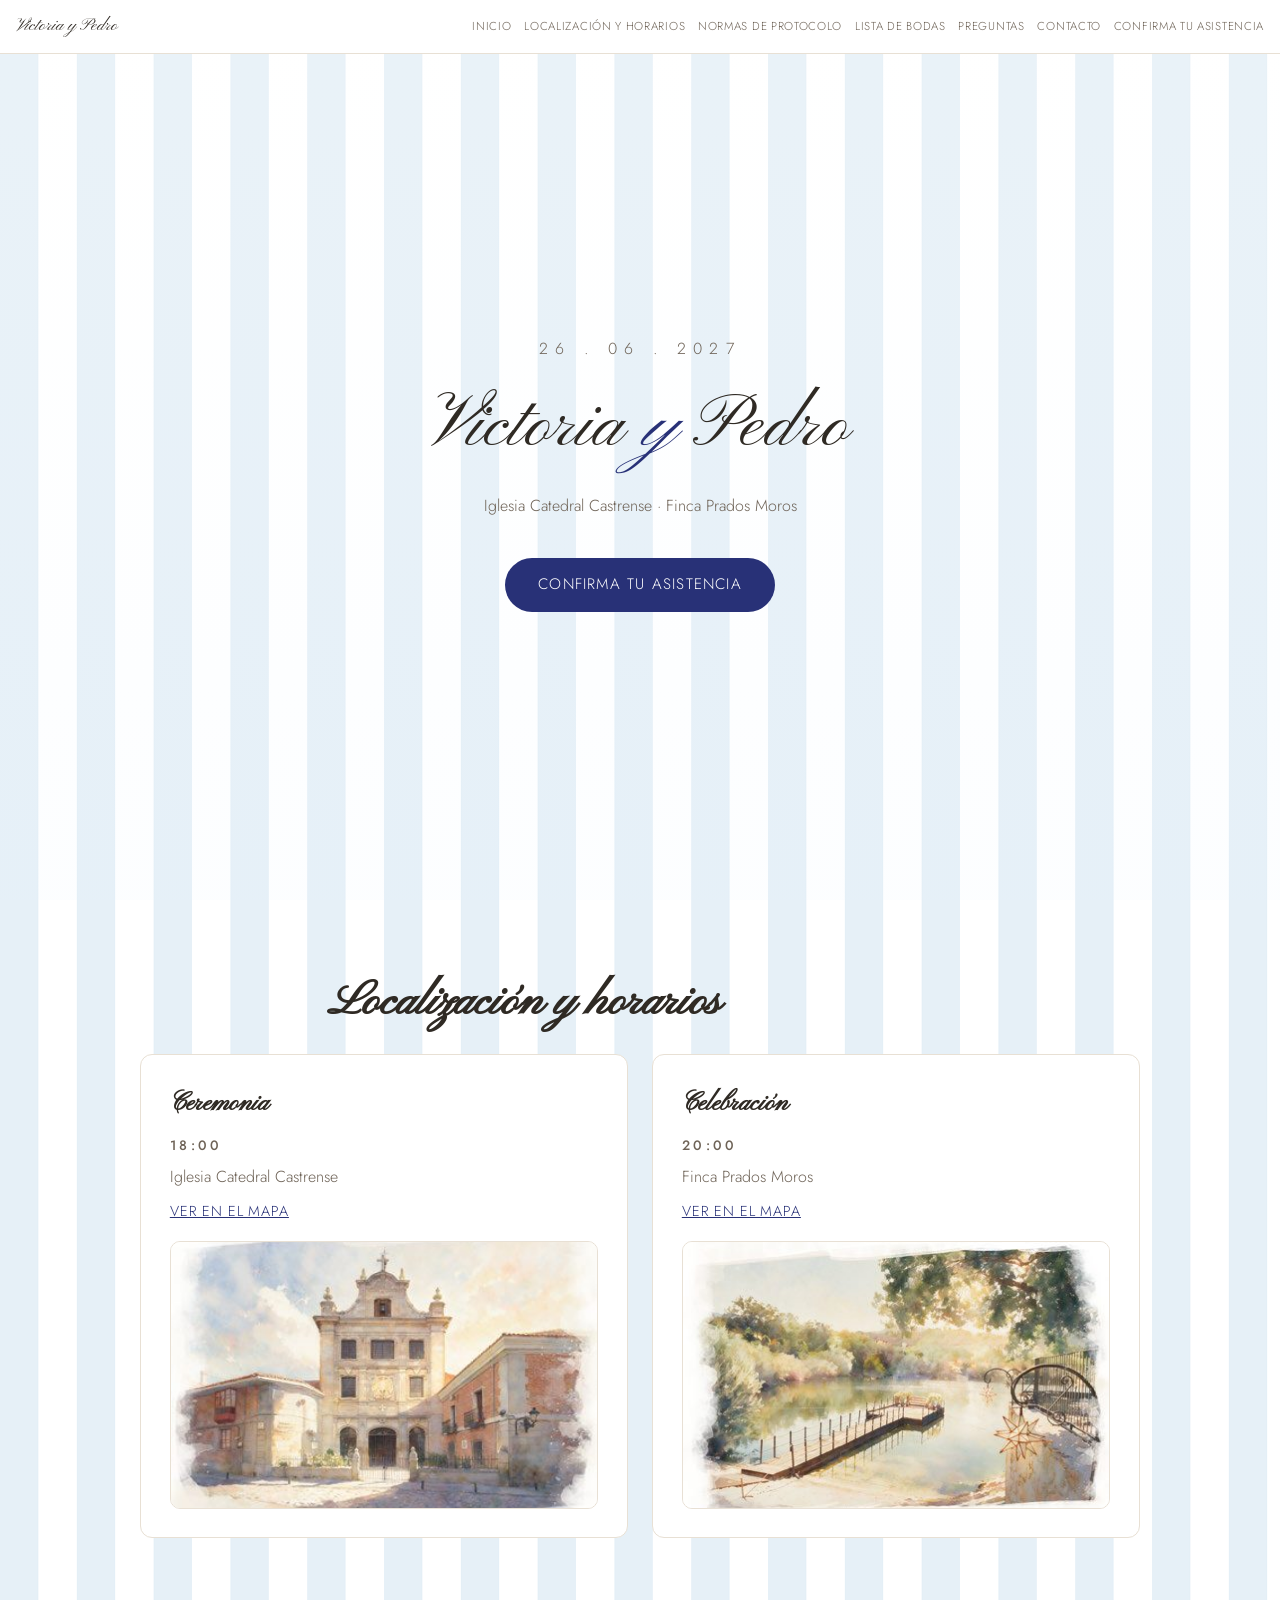
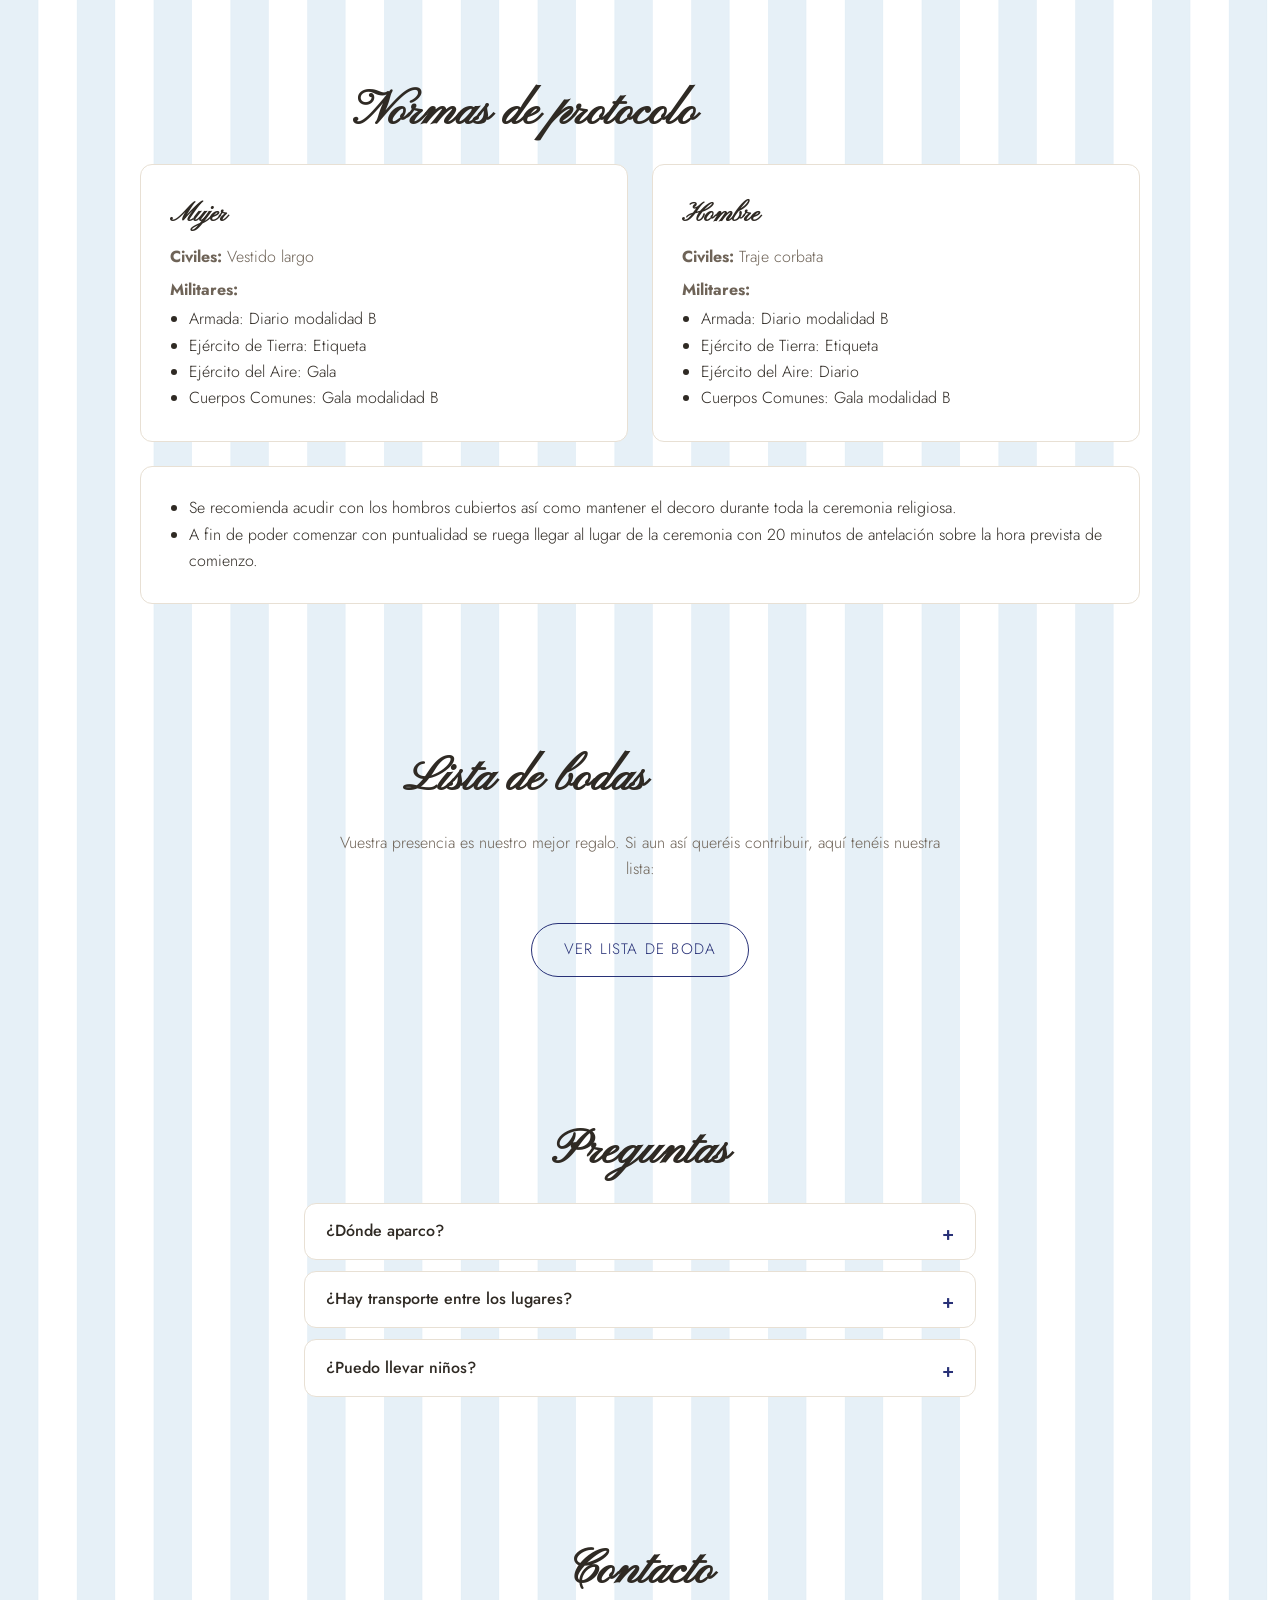
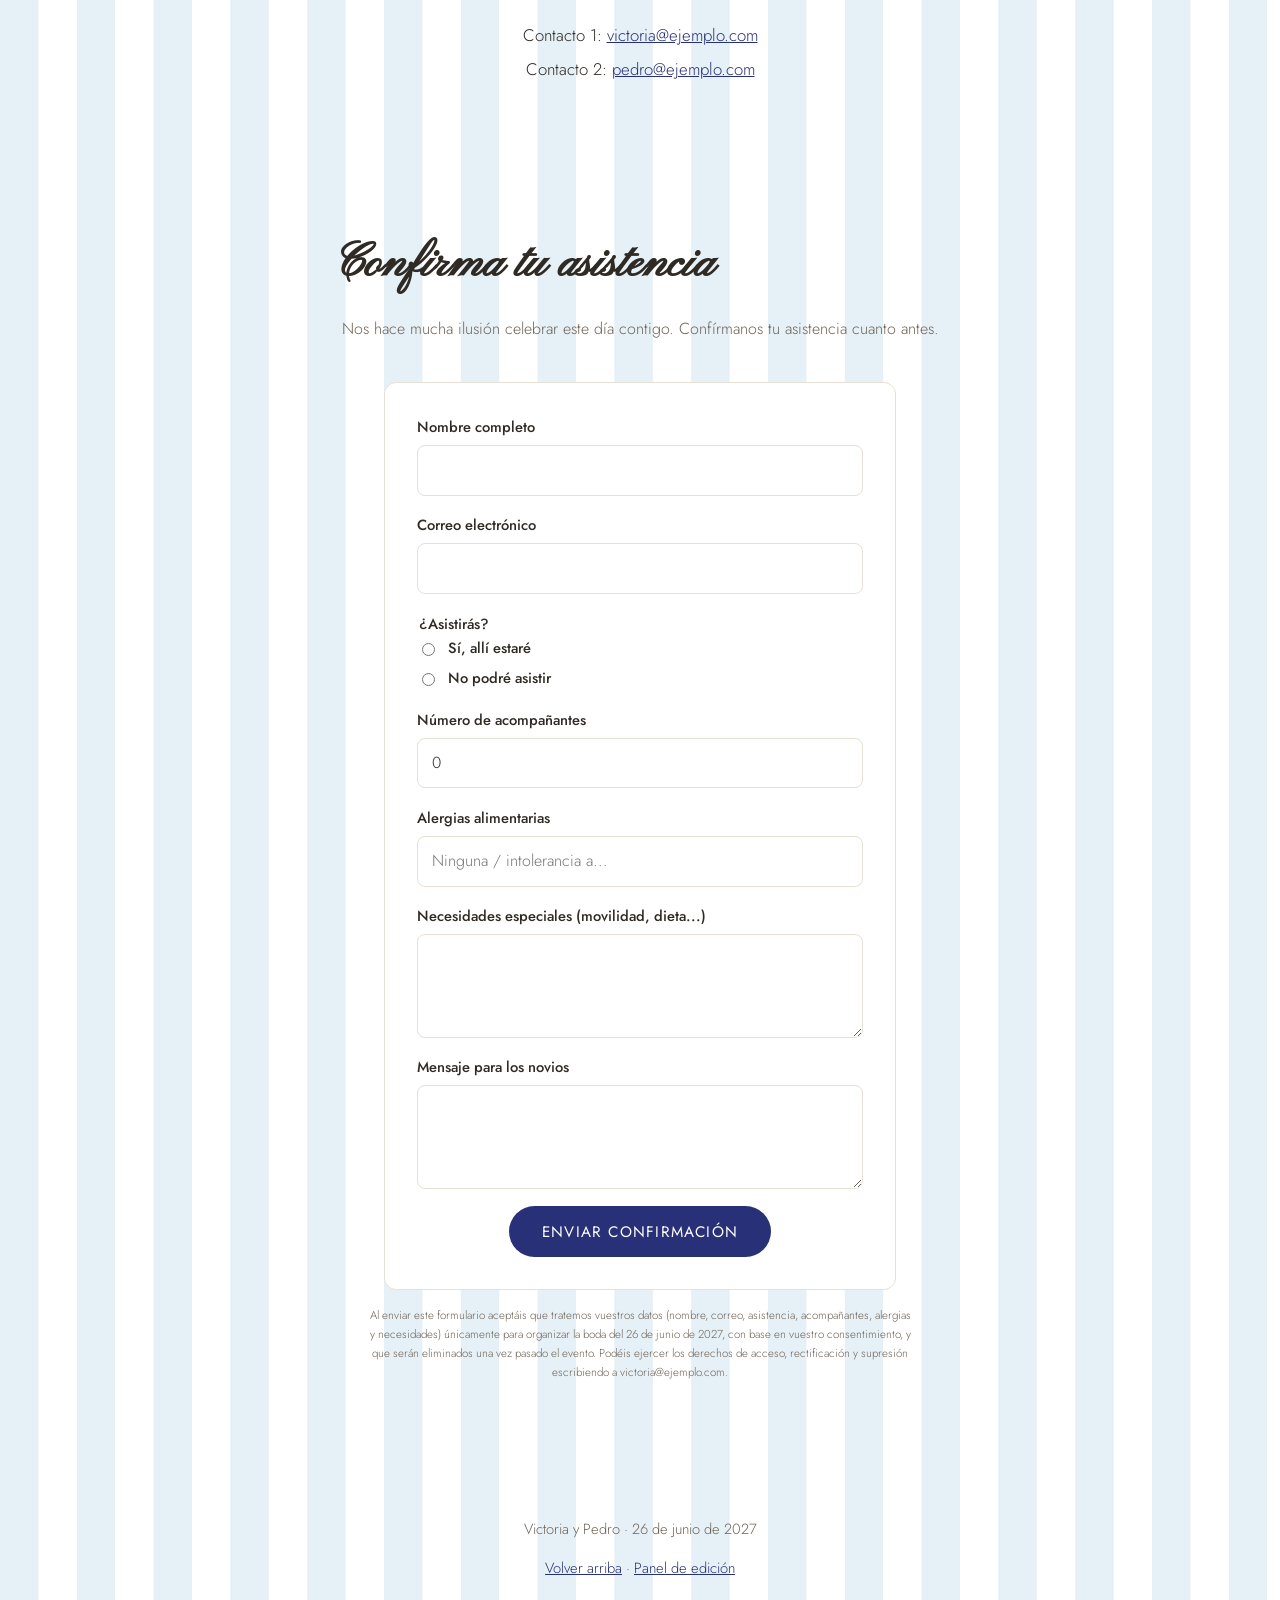
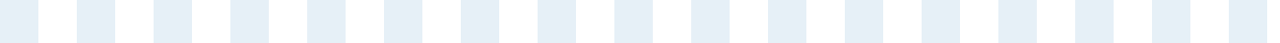
==== index.html @ ff55d3d0 "RSVP con Google Forms incrustable y cláusula RGPD editable bajo el formulario Co-authored-by: plazos" ====
<!DOCTYPE html>
<html lang="es">
<head>
  <meta charset="UTF-8">
  <meta name="viewport" content="width=device-width, initial-scale=1.0">
  <title>Victoria y Pedro</title>
  <link rel="preconnect" href="https://fonts.googleapis.com">
  <link rel="preconnect" href="https://fonts.gstatic.com" crossorigin>
  <link href="https://fonts.googleapis.com/css2?family=Pinyon+Script:wght@400&family=Pinyon+Script:wght@400&family=Jost:wght@300;400;500&display=swap" rel="stylesheet">
  <link rel="stylesheet" href="styles.css">
  <style>:root{--bg:#e5f2ff;--bg-alt:#81a9d5;--accent:#283177;--accent-dark:#1700c2;--ink:#2f2a24;--font-display:"Pinyon Script",Georgia,serif;--font-secciones:"Pinyon Script",Georgia,serif;--font-body:"Jost",system-ui,sans-serif;}</style>
</head>
<body>
  <a class="skip-link" href="#contenido">Saltar al contenido</a>
  <nav class="topnav" aria-label="Navegación principal">
    <div class="nav-inner">
      <a class="brand" href="#inicio">Victoria y Pedro</a>
      <ul class="nav-links" role="list"><li><a href="#inicio">Inicio</a></li><li><a href="#sec2">Localización y horarios</a></li><li><a href="#sec3">Normas de protocolo</a></li><li><a href="#sec4">Lista de bodas</a></li><li><a href="#sec5">Preguntas</a></li><li><a href="#sec6">Contacto</a></li><li><a href="#sec7">Confirma tu asistencia</a></li></ul>
    </div>
  </nav>
  <main id="contenido">
<header class="hero" id="inicio">
    <p class="hero-date">26 . 06 . 2027</p>
    <h1 class="hero-names">Victoria <span class="amp">y</span> Pedro</h1>
    <p class="hero-place">Iglesia Catedral Castrense · Finca Prados Moros</p>
    <a class="btn btn-primary" href="#rsvp">Confirma tu asistencia</a>
  </header>
<section class="section section-alt" id="sec2">
      <h2>Localización y horarios</h2>
      <div class="cards">
        <article class="card">
          <h3>Ceremonia</h3>
          <p class="card-time">18:00</p>
          <p>Iglesia Catedral Castrense</p>
          <p class="card-link"><a href="https://www.google.com/maps/search/?api=1&query=Iglesia%20Catedral%20Castrense" target="_blank" rel="noopener">Ver en el mapa</a></p>
          <img class="card-photo" src="fotos/ceremonia.jpg" alt="Foto de la Iglesia Catedral Castrense" loading="lazy" width="600" height="400">
        </article>
        <article class="card">
          <h3>Celebración</h3>
          <p class="card-time">20:00</p>
          <p>Finca Prados Moros</p>
          <p class="card-link"><a href="https://www.google.com/maps/search/?api=1&query=Finca%20Prados%20Moros" target="_blank" rel="noopener">Ver en el mapa</a></p>
          <img class="card-photo" src="fotos/celebracion.jpg" alt="Foto de Finca Prados Moros" loading="lazy" width="600" height="400">
        </article>
      </div>
    </section>
<section class="section section-alt" id="sec3">
      <h2>Normas de protocolo</h2>
      <div class="cards">
        <article class="card" style="text-align:left;">
          <h3>Mujer</h3>
          <p style="margin:0.2rem 0;"><strong>Civiles:</strong> Vestido largo</p>
          
      <p style="margin:0.4rem 0 0.2rem;"><strong>Militares:</strong></p>
      <ul style="margin:0;padding-left:1.2rem;">
        <li>Armada: Diario modalidad B</li>
        <li>Ejército de Tierra: Etiqueta</li>
        <li>Ejército del Aire: Gala</li>
        <li>Cuerpos Comunes: Gala modalidad B</li>
      </ul>
        </article>
        <article class="card" style="text-align:left;">
          <h3>Hombre</h3>
          <p style="margin:0.2rem 0;"><strong>Civiles:</strong> Traje corbata</p>
          
      <p style="margin:0.4rem 0 0.2rem;"><strong>Militares:</strong></p>
      <ul style="margin:0;padding-left:1.2rem;">
        <li>Armada: Diario modalidad B</li>
        <li>Ejército de Tierra: Etiqueta</li>
        <li>Ejército del Aire: Diario</li>
        <li>Cuerpos Comunes: Gala modalidad B</li>
      </ul>
        </article>
      </div>
      <div class="card" style="margin-top:1.5rem;text-align:left;">
        <ul style="margin:0;padding-left:1.2rem;"><li>Se recomienda acudir con los hombros cubiertos así como mantener el decoro durante toda la ceremonia religiosa.</li><li>A fin de poder comenzar con puntualidad se ruega llegar al lugar de la ceremonia con 20 minutos de antelación sobre la hora prevista de comienzo.</li></ul>
      </div>
    </section>
<section class="section section-alt" id="sec4">
      <h2>Lista de bodas</h2>
      <p class="lead">Vuestra presencia es nuestro mejor regalo. Si aun así queréis contribuir, aquí tenéis nuestra lista:</p>
      <a class="btn btn-ghost" href="#">Ver lista de boda</a>
    </section>
<section class="section" id="sec5"><h2>Preguntas</h2><div class="faq"><details><summary>¿Dónde aparco?</summary><p>Habrá parking habilitado.</p></details><details><summary>¿Hay transporte entre los lugares?</summary><p>Sí, habrá autobuses.</p></details><details><summary>¿Puedo llevar niños?</summary><p>¡Por supuesto!</p></details></div></section>
<section class="section" id="sec6"><h2>Contacto</h2>
      <p class="contact-line">Contacto 1: <a href="mailto:victoria@ejemplo.com">victoria@ejemplo.com</a></p>
      <p class="contact-line">Contacto 2: <a href="mailto:pedro@ejemplo.com">pedro@ejemplo.com</a></p></section>
<section class="section section-alt" id="rsvp"><h2>Confirma tu asistencia</h2>
      <p class="lead">Nos hace mucha ilusión celebrar este día contigo. Confírmanos tu asistencia cuanto antes.</p>
      <form class="rsvp-form" action="#" method="post">
        <input type="text" name="_gotcha" style="display:none" tabindex="-1" autocomplete="off">
        <div class="field"><label for="nombre">Nombre completo</label><input type="text" id="nombre" name="nombre" required></div>
        <div class="field"><label for="email">Correo electrónico</label><input type="email" id="email" name="email" required></div>
        <fieldset class="field"><legend>¿Asistirás?</legend>
          <label class="radio"><input type="radio" name="asistencia" value="si" required> Sí, allí estaré</label>
          <label class="radio"><input type="radio" name="asistencia" value="no"> No podré asistir</label>
        </fieldset>
        <div class="field"><label for="invitados">Número de acompañantes</label><input type="number" id="invitados" name="invitados" min="0" max="10" value="0"></div>
        <div class="field"><label for="alergias">Alergias alimentarias</label><input type="text" id="alergias" name="alergias" placeholder="Ninguna / intolerancia a..."></div>
        <div class="field"><label for="necesidades">Necesidades especiales (movilidad, dieta...)</label><textarea id="necesidades" name="necesidades" rows="3"></textarea></div>
        <div class="field"><label for="mensaje">Mensaje para los novios</label><textarea id="mensaje" name="mensaje" rows="3"></textarea></div>
        <button class="btn btn-primary" type="submit">Enviar confirmación</button>
      </form>
      <p class="privacidad">Al enviar este formulario aceptáis que tratemos vuestros datos (nombre, correo, asistencia, acompañantes, alergias y necesidades) únicamente para organizar la boda del 26 de junio de 2027, con base en vuestro consentimiento, y que serán eliminados una vez pasado el evento. Podéis ejercer los derechos de acceso, rectificación y supresión escribiendo a victoria@ejemplo.com.</p>
    </section>
  </main>
  <footer class="footer">
    <p>Victoria y Pedro · 26 de junio de 2027</p>
    <p><a href="#inicio">Volver arriba</a> · <a href="panel.html">Panel de edición</a></p>
  </footer>
</body>
</html>
---- styles.css ----
:root {
  --bg: #fdfcfa;
  --bg-alt: #f5f0e8;
  --ink: #2f2a24;
  --ink-soft: #6e6357;
  --accent: #a05c3b;
  --accent-dark: #844829;
  --card: #ffffff;
  --line: #e8e0d4;
  --radius: 12px;
  --font-display: "Cormorant Garamond", Georgia, serif;
  --font-body: "Jost", "Segoe UI", system-ui, sans-serif;
}

* {
  box-sizing: border-box;
}

html {
  scroll-behavior: smooth;
  scroll-padding-top: 72px;
}

body {
  margin: 0;
  font-family: var(--font-body);
  font-weight: 300;
  color: var(--ink);
  background-color: var(--bg);
  background-image: url("fondo.png");
  background-repeat: repeat;
  line-height: 1.65;
  overflow-x: hidden;
}

.skip-link {
  position: absolute;
  left: -9999px;
  top: 0;
  background: var(--ink);
  color: #fff;
  padding: 0.75rem 1rem;
  z-index: 100;
}

.skip-link:focus {
  left: 0;
}

/* ---------- Barra superior (siempre visible) ---------- */

.topnav {
  position: fixed;
  top: 0;
  left: 0;
  right: 0;
  z-index: 100;
  background: #ffffff;
  border-bottom: 1px solid var(--line);
}

.nav-inner {
  max-width: 1280px;
  margin: 0 auto;
  padding: 0.6rem 1rem;
  display: flex;
  align-items: center;
  justify-content: space-between;
  gap: 0.6rem;
}

.brand {
  font-family: var(--font-display);
  font-weight: 400;
  font-size: 1.15rem;
  color: var(--ink);
  text-decoration: none;
  white-space: nowrap;
}

.nav-links {
  list-style: none;
  display: flex;
  align-items: center;
  justify-content: flex-end;
  flex-wrap: wrap;
  gap: 0.25rem 0.8rem;
  margin: 0;
  padding: 0;
  white-space: nowrap;
}

.nav-links a {
  display: inline-block;
  padding: 0.45rem 0;
  color: var(--ink-soft);
  text-decoration: none;
  font-size: 0.72rem;
  text-transform: uppercase;
  letter-spacing: 0.06em;
  transition: color 0.2s ease;
}

.nav-links a:hover {
  color: var(--accent);
}

.nav-cta {
  background: var(--accent);
  color: #fff !important;
  padding: 0.45rem 1rem;
  border-radius: 999px;
}

.nav-cta:hover {
  background: var(--accent-dark);
}

/* ---------- Portada ---------- */

.hero {
  min-height: 100vh;
  min-height: 100svh;
  display: grid;
  place-items: center;
  align-content: center;
  gap: 0.6rem;
  text-align: center;
  padding: 6rem 1.5rem 3rem;
  background-image: linear-gradient(rgba(255, 255, 255, 0.14), rgba(229, 242, 255, 0.1)), url("fondo.png");
  background-repeat: repeat;
}

.hero-date {
  font-size: 1rem;
  letter-spacing: 0.45em;
  color: var(--ink-soft);
  margin: 0;
}

.hero-names {
  font-family: var(--font-display);
  font-weight: 400;
  font-size: clamp(2.4rem, 8vw, 4.6rem);
  line-height: 1.3;
  margin: 0.5rem 0;
  text-align: center;
  text-wrap: balance;
}

.amp {
  font-style: italic;
  font-weight: 400;
  color: var(--accent);
}

.hero-place {
  color: var(--ink-soft);
  margin: 0 0 1.8rem;
}

/* ---------- Botones ---------- */

.btn {
  display: inline-block;
  padding: 0.85rem 2rem;
  border-radius: 999px;
  text-decoration: none;
  font-size: 0.95rem;
  letter-spacing: 0.08em;
  text-transform: uppercase;
  border: 1px solid transparent;
  cursor: pointer;
  font-family: var(--font-body);
}

.btn-primary {
  background: var(--accent);
  color: #fff;
}

.btn-primary:hover {
  background: var(--accent-dark);
}

.btn-ghost {
  border-color: var(--accent);
  color: var(--accent);
  background: transparent;
}

.btn-ghost:hover {
  background: var(--accent);
  color: #fff;
}

.btn:focus-visible,
a:focus-visible,
input:focus-visible,
textarea:focus-visible,
summary:focus-visible {
  outline: 3px solid var(--accent);
  outline-offset: 3px;
}

/* ---------- Secciones ---------- */

.section {
  max-width: 1000px;
  margin: 0 auto;
  padding: 4.5rem 1.5rem;
  text-align: center;
}

.section-alt {
  max-width: none;
  background: transparent;
}

.section-alt > * {
  max-width: 1000px;
  margin-left: auto;
  margin-right: auto;
}

.section h2 {
  font-family: var(--font-secciones, var(--font-display));
  font-weight: 600;
  font-size: clamp(2rem, 4.5vw, 3rem);
  line-height: 1.3;
  margin: 0 0 1.2rem;
  text-align: center;
  text-wrap: balance;
}

.lead {
  color: var(--ink-soft);
  max-width: 38rem;
  margin: 0 auto 2.5rem;
}

/* ---------- Galería ---------- */

.gallery {
  list-style: none;
  margin: 0;
  padding: 0;
  display: grid;
  gap: 1rem;
  grid-template-columns: repeat(3, 1fr);
}

.gallery-item {
  position: relative;
  aspect-ratio: 1;
  border-radius: var(--radius);
  overflow: hidden;
  background: var(--bg-alt);
  border: 1px solid var(--line);
}

.gallery-item img {
  position: absolute;
  inset: 0;
  width: 100%;
  height: 100%;
  object-fit: cover;
}

.gallery-item span {
  position: absolute;
  left: 0;
  right: 0;
  bottom: 0;
  z-index: 1;
  padding: 1.6rem 0.8rem 0.7rem;
  color: #fff;
  font-family: var(--font-display);
  font-style: italic;
  font-size: 1.15rem;
  background: linear-gradient(180deg, transparent, rgba(30, 24, 18, 0.65));
}

/* ---------- Tarjetas ---------- */

.cards {
  display: grid;
  gap: 1.5rem;
  grid-template-columns: repeat(auto-fit, minmax(260px, 1fr));
  text-align: left;
}

.card {
  background: var(--card);
  border: 1px solid var(--line);
  border-radius: var(--radius);
  padding: 1.8rem;
}

.card h3 {
  font-family: var(--font-secciones, var(--font-display));
  font-weight: 600;
  font-size: 1.6rem;
  margin: 0 0 0.5rem;
}

.card-time {
  font-size: 0.85rem;
  font-weight: 500;
  letter-spacing: 0.25em;
  text-transform: uppercase;
  color: var(--accent);
  margin: 0 0 0.5rem;
}

.card p {
  margin: 0 0 0.5rem;
  color: var(--ink-soft);
}

.card-link a {
  color: var(--accent);
  font-size: 0.9rem;
  letter-spacing: 0.06em;
  text-transform: uppercase;
}

.card-photos {
  display: grid;
  grid-template-columns: 1fr 1fr;
  gap: 0.6rem;
  margin-top: 1rem;
}

.card-photo {
  display: block;
  width: 100%;
  aspect-ratio: 16 / 10;
  height: auto;
  object-fit: cover;
  border-radius: 10px;
  border: 1px solid var(--line);
  margin-top: 1rem;
  background: var(--bg-alt);
}

.card-photos img {
  width: 100%;
  aspect-ratio: 4 / 3;
  object-fit: cover;
  border-radius: 8px;
  border: 1px solid var(--line);
  background: var(--bg-alt);
}

/* ---------- Preguntas ---------- */

.faq {
  max-width: 42rem;
  margin: 0 auto;
  text-align: left;
  display: grid;
  gap: 0.7rem;
}

.faq details {
  background: var(--card);
  border: 1px solid var(--line);
  border-radius: var(--radius);
  padding: 0.9rem 1.3rem;
}

.faq summary {
  cursor: pointer;
  font-weight: 500;
  list-style: none;
  position: relative;
  padding-right: 1.5rem;
}

.faq summary::-webkit-details-marker {
  display: none;
}

.faq summary::after {
  content: "+";
  position: absolute;
  right: 0;
  color: var(--accent);
  font-size: 1.2rem;
}

.faq details[open] summary::after {
  content: "–";
}

.faq details p {
  margin: 0.5rem 0 0;
  color: var(--ink-soft);
}

/* ---------- Contacto ---------- */

.contact-line {
  margin: 0.4rem 0;
  font-size: 1.05rem;
}

.contact-line a {
  color: var(--accent);
}

/* ---------- Formulario ---------- */

.rsvp-form {
  max-width: 32rem;
  margin: 0 auto;
  text-align: left;
  display: grid;
  gap: 1.1rem;
  background: var(--card);
  border: 1px solid var(--line);
  border-radius: var(--radius);
  padding: 2rem;
}

.field {
  display: grid;
  gap: 0.35rem;
  border: 0;
  padding: 0;
  margin: 0;
}

.field label,
.field legend {
  font-weight: 500;
  font-size: 0.92rem;
}

.field input[type="text"],
.field input[type="email"],
.field input[type="number"],
.field textarea {
  font: inherit;
  padding: 0.7rem 0.9rem;
  border: 1px solid var(--line);
  border-radius: 8px;
  background: #fff;
  color: var(--ink);
}

.radio {
  display: flex;
  align-items: center;
  gap: 0.6rem;
  font-weight: 300;
}

.radio input {
  accent-color: var(--accent);
}

.rsvp-form .btn {
  justify-self: center;
}

.form-embed {
  width: 100%;
  max-width: 34rem;
  height: 720px;
  border: 1px solid var(--line);
  border-radius: var(--radius);
  background: #fff;
  margin: 0 auto;
}

.privacidad {
  max-width: 34rem;
  margin: 1rem auto 0;
  font-size: 0.72rem;
  color: var(--ink-soft);
  text-align: center;
}

/* ---------- Pie ---------- */

.footer {
  text-align: center;
  padding: 3rem 1.5rem;
  color: var(--ink-soft);
  font-size: 0.92rem;
}

.footer a {
  color: var(--accent);
}

/* ---------- Móvil ---------- */

@media (max-width: 720px) {
  html {
    scroll-padding-top: 128px;
  }

  .nav-inner {
    flex-direction: column;
    gap: 0.1rem;
    padding: 0.45rem 0.8rem 0.3rem;
  }

  .brand {
    font-size: 0.95rem;
  }

  .nav-links {
    width: 100%;
    justify-content: flex-start;
    gap: 0.45rem;
    padding-bottom: 0.15rem;
  }

  .nav-links a {
    font-size: 0.68rem;
    padding: 0.35rem 0.1rem;
  }

  .nav-cta {
    padding: 0.3rem 0.6rem !important;
    font-size: 0.68rem;
  }

  .hero {
    padding-top: 8rem;
  }

  .hero-names {
    font-size: clamp(2.2rem, 11vw, 3.4rem);
  }

  .btn {
    width: 100%;
    max-width: 300px;
    text-align: center;
    padding: 0.65rem 1.2rem;
    font-size: 0.8rem;
  }

  .gallery {
    grid-template-columns: repeat(2, 1fr);
  }

  .cards {
    grid-template-columns: 1fr;
  }

  .card-photos {
    grid-template-columns: 1fr 1fr;
  }

  .rsvp-form {
    padding: 1.4rem;
  }

  .section {
    padding: 3.5rem 1.25rem;
  }
}

@media (prefers-reduced-motion: reduce) {
  html {
    scroll-behavior: auto;
  }
}
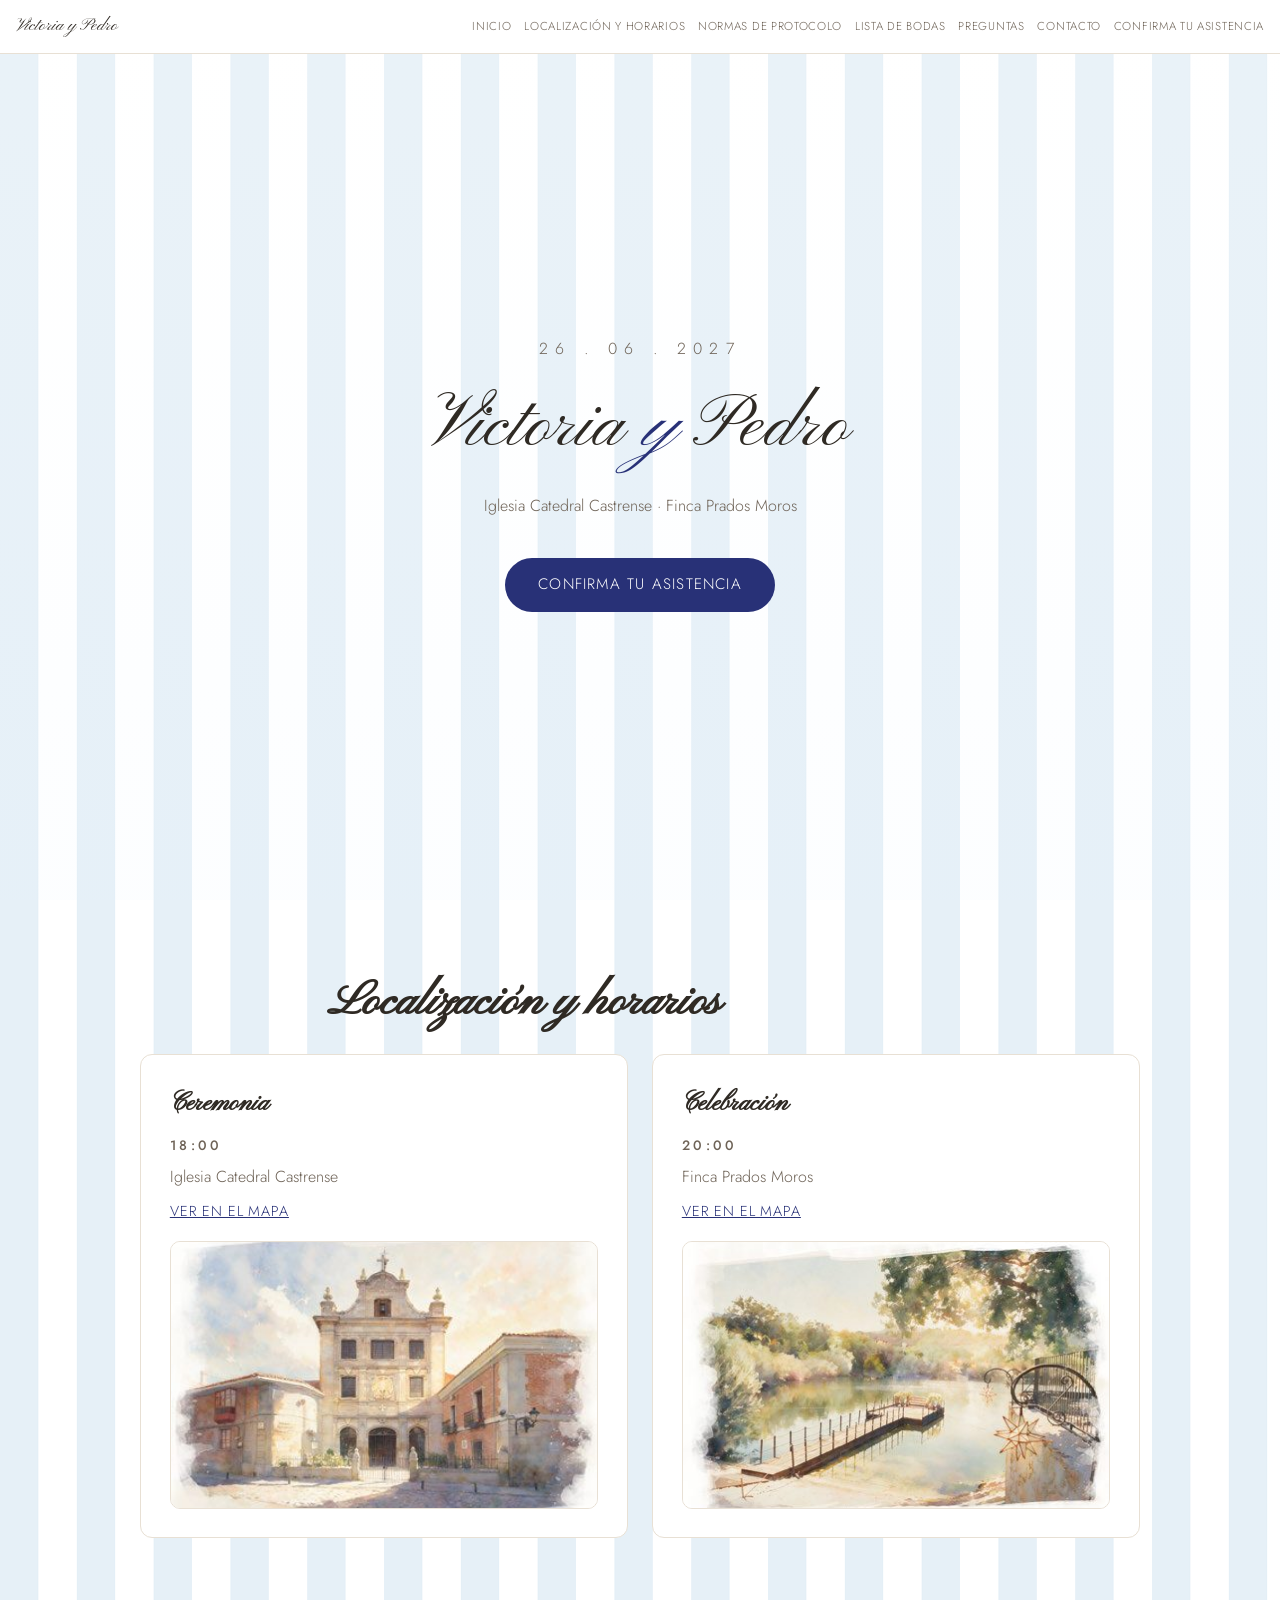
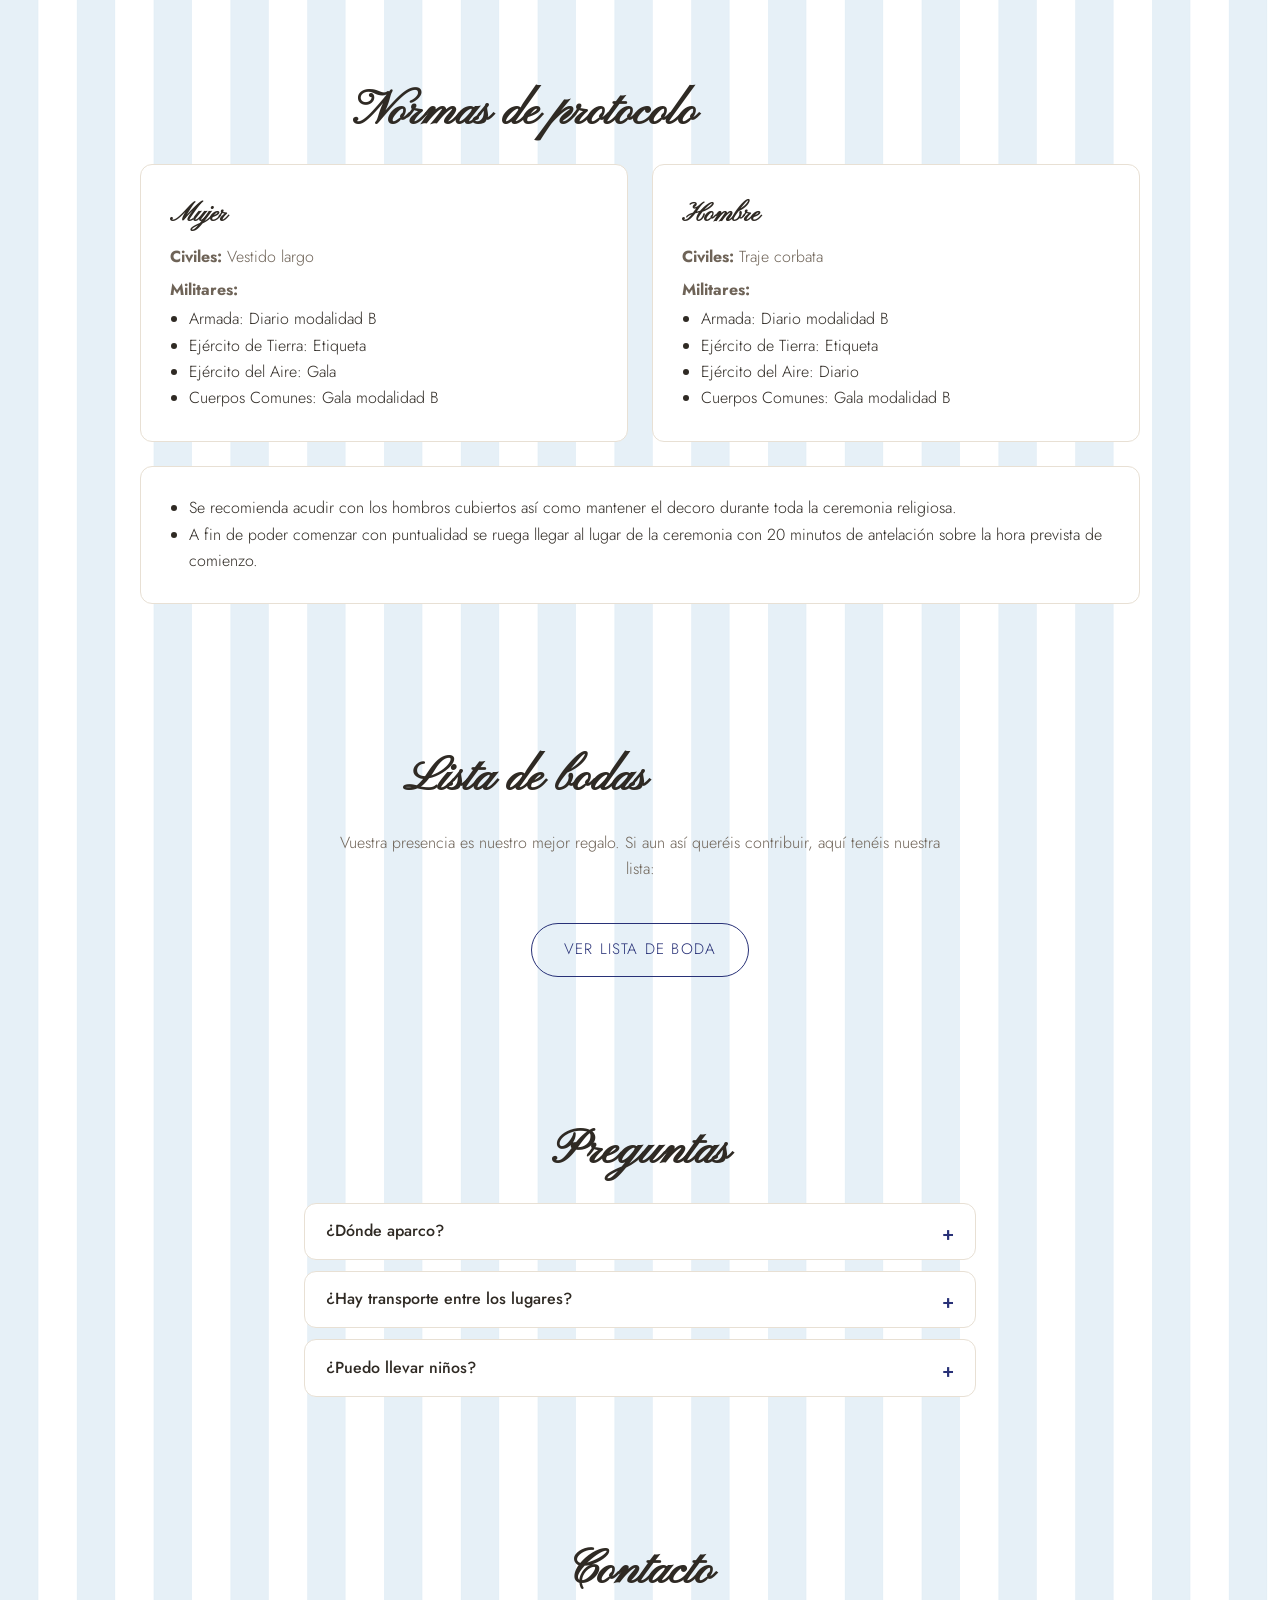
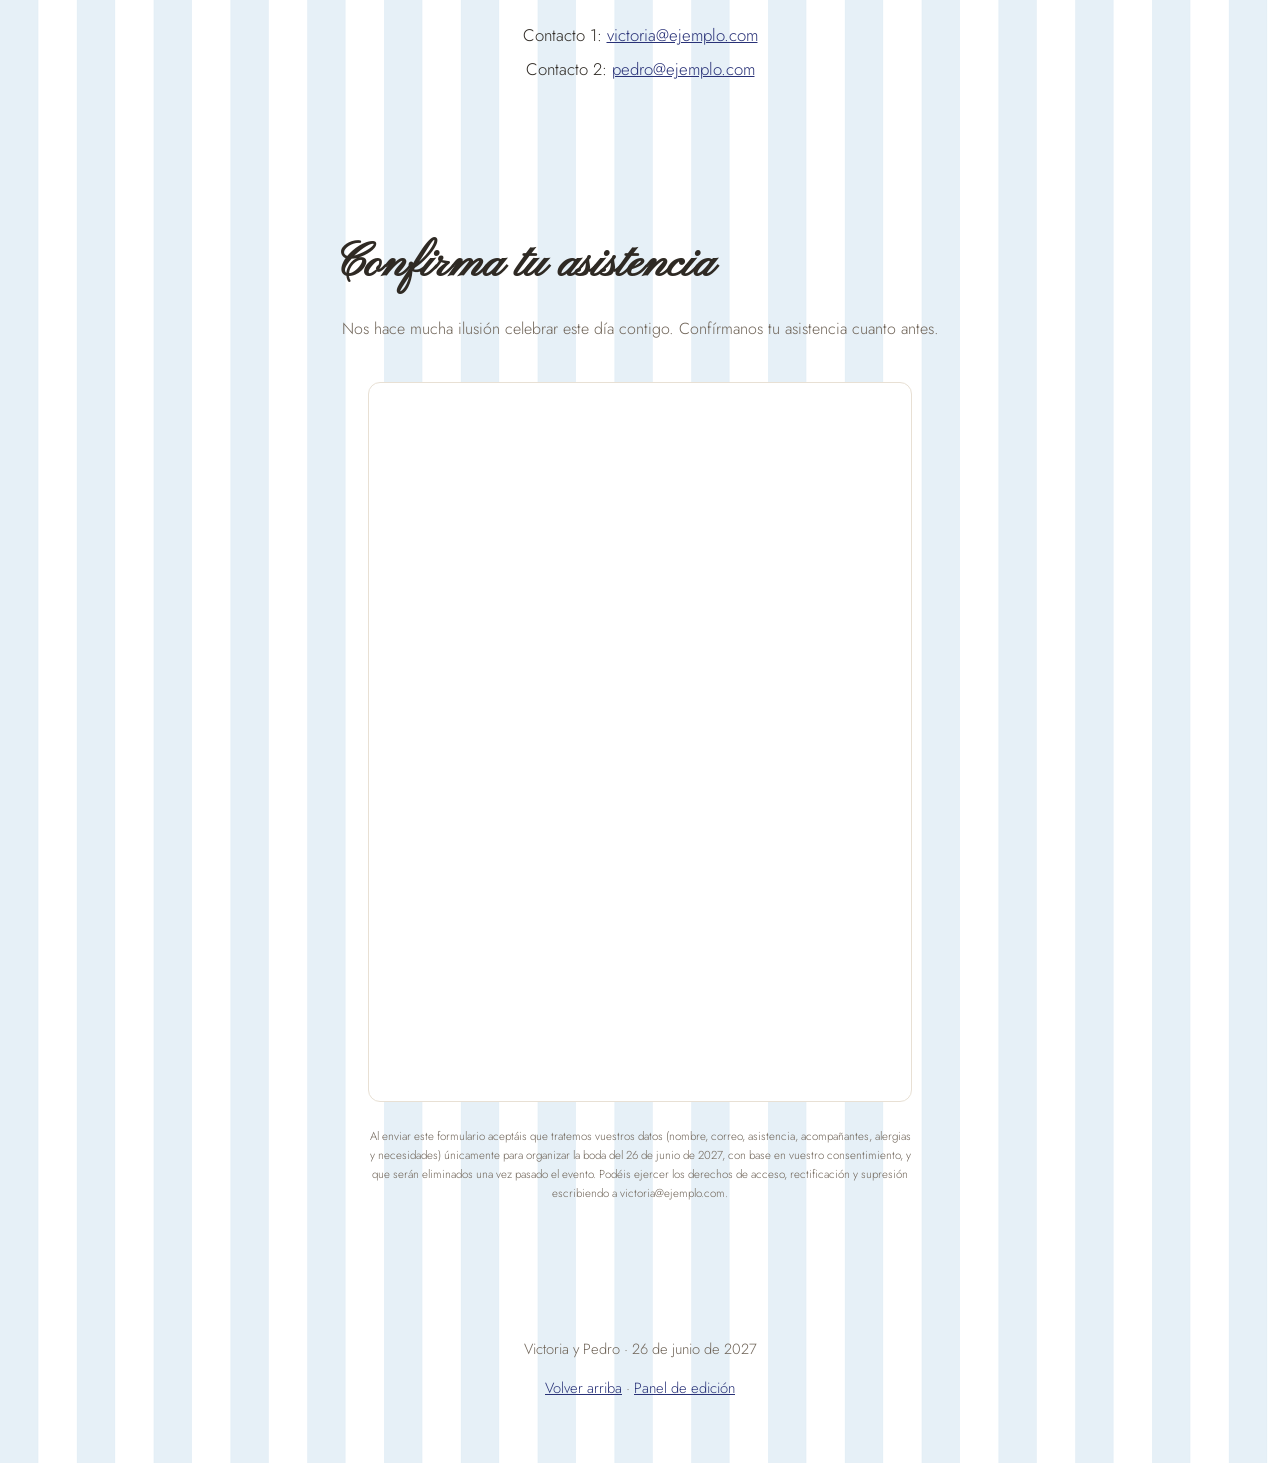
==== commit 661c6f1f: "Conectar el formulario RSVP con el Google Forms incrustado Co-authored-by: plazosherre-a11y <plazosh" ====
--- a/index.html
+++ b/index.html
@@ -87,20 +87,7 @@
       <p class="contact-line">Contacto 2: <a href="mailto:pedro@ejemplo.com">pedro@ejemplo.com</a></p></section>
 <section class="section section-alt" id="rsvp"><h2>Confirma tu asistencia</h2>
       <p class="lead">Nos hace mucha ilusión celebrar este día contigo. Confírmanos tu asistencia cuanto antes.</p>
-      <form class="rsvp-form" action="#" method="post">
-        <input type="text" name="_gotcha" style="display:none" tabindex="-1" autocomplete="off">
-        <div class="field"><label for="nombre">Nombre completo</label><input type="text" id="nombre" name="nombre" required></div>
-        <div class="field"><label for="email">Correo electrónico</label><input type="email" id="email" name="email" required></div>
-        <fieldset class="field"><legend>¿Asistirás?</legend>
-          <label class="radio"><input type="radio" name="asistencia" value="si" required> Sí, allí estaré</label>
-          <label class="radio"><input type="radio" name="asistencia" value="no"> No podré asistir</label>
-        </fieldset>
-        <div class="field"><label for="invitados">Número de acompañantes</label><input type="number" id="invitados" name="invitados" min="0" max="10" value="0"></div>
-        <div class="field"><label for="alergias">Alergias alimentarias</label><input type="text" id="alergias" name="alergias" placeholder="Ninguna / intolerancia a..."></div>
-        <div class="field"><label for="necesidades">Necesidades especiales (movilidad, dieta...)</label><textarea id="necesidades" name="necesidades" rows="3"></textarea></div>
-        <div class="field"><label for="mensaje">Mensaje para los novios</label><textarea id="mensaje" name="mensaje" rows="3"></textarea></div>
-        <button class="btn btn-primary" type="submit">Enviar confirmación</button>
-      </form>
+      <iframe class="form-embed" src="https://docs.google.com/forms/d/e/1FAIpQLScOudif9hrtqNxII0OQYhGFpOWDW09re_7pNz5BJBKnFUXWIw/viewform?usp=publish-editor&amp;embedded=true" loading="lazy" title="Formulario de asistencia">Cargando…</iframe>
       <p class="privacidad">Al enviar este formulario aceptáis que tratemos vuestros datos (nombre, correo, asistencia, acompañantes, alergias y necesidades) únicamente para organizar la boda del 26 de junio de 2027, con base en vuestro consentimiento, y que serán eliminados una vez pasado el evento. Podéis ejercer los derechos de acceso, rectificación y supresión escribiendo a victoria@ejemplo.com.</p>
     </section>
   </main>
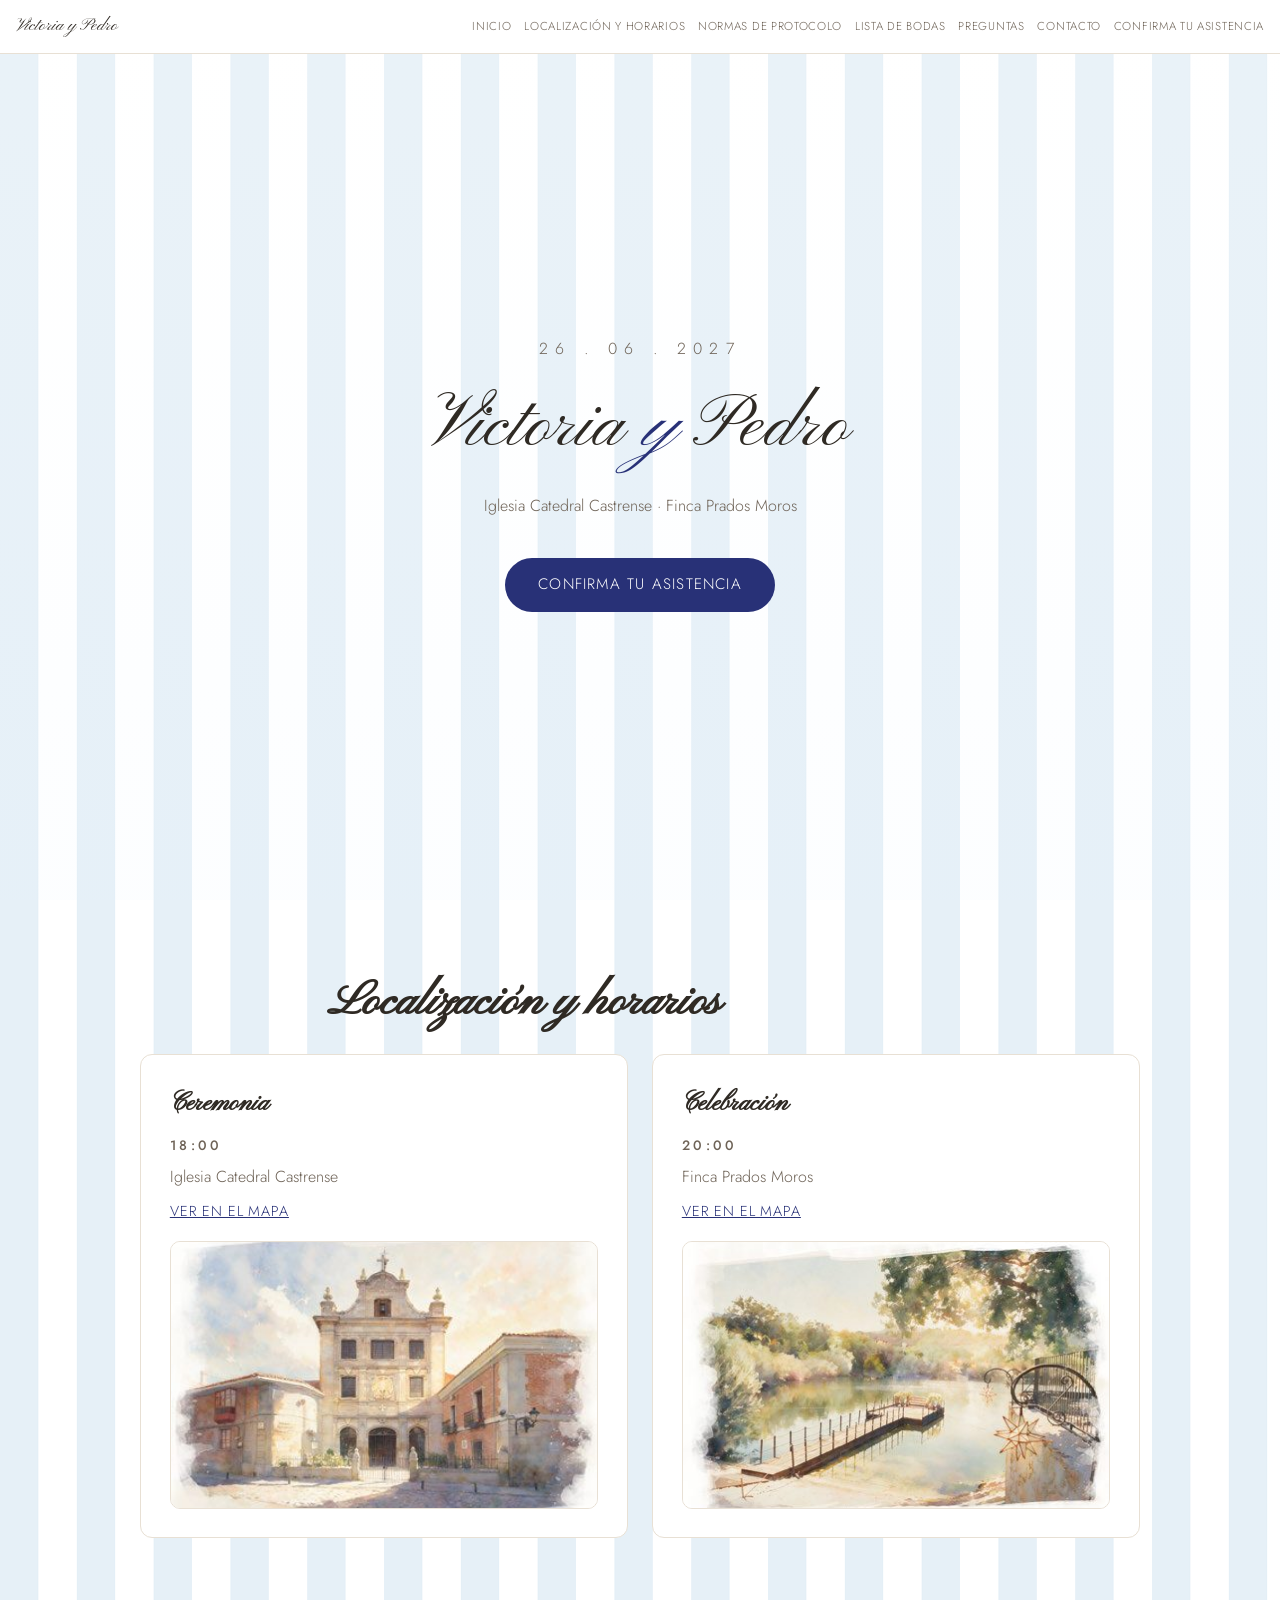
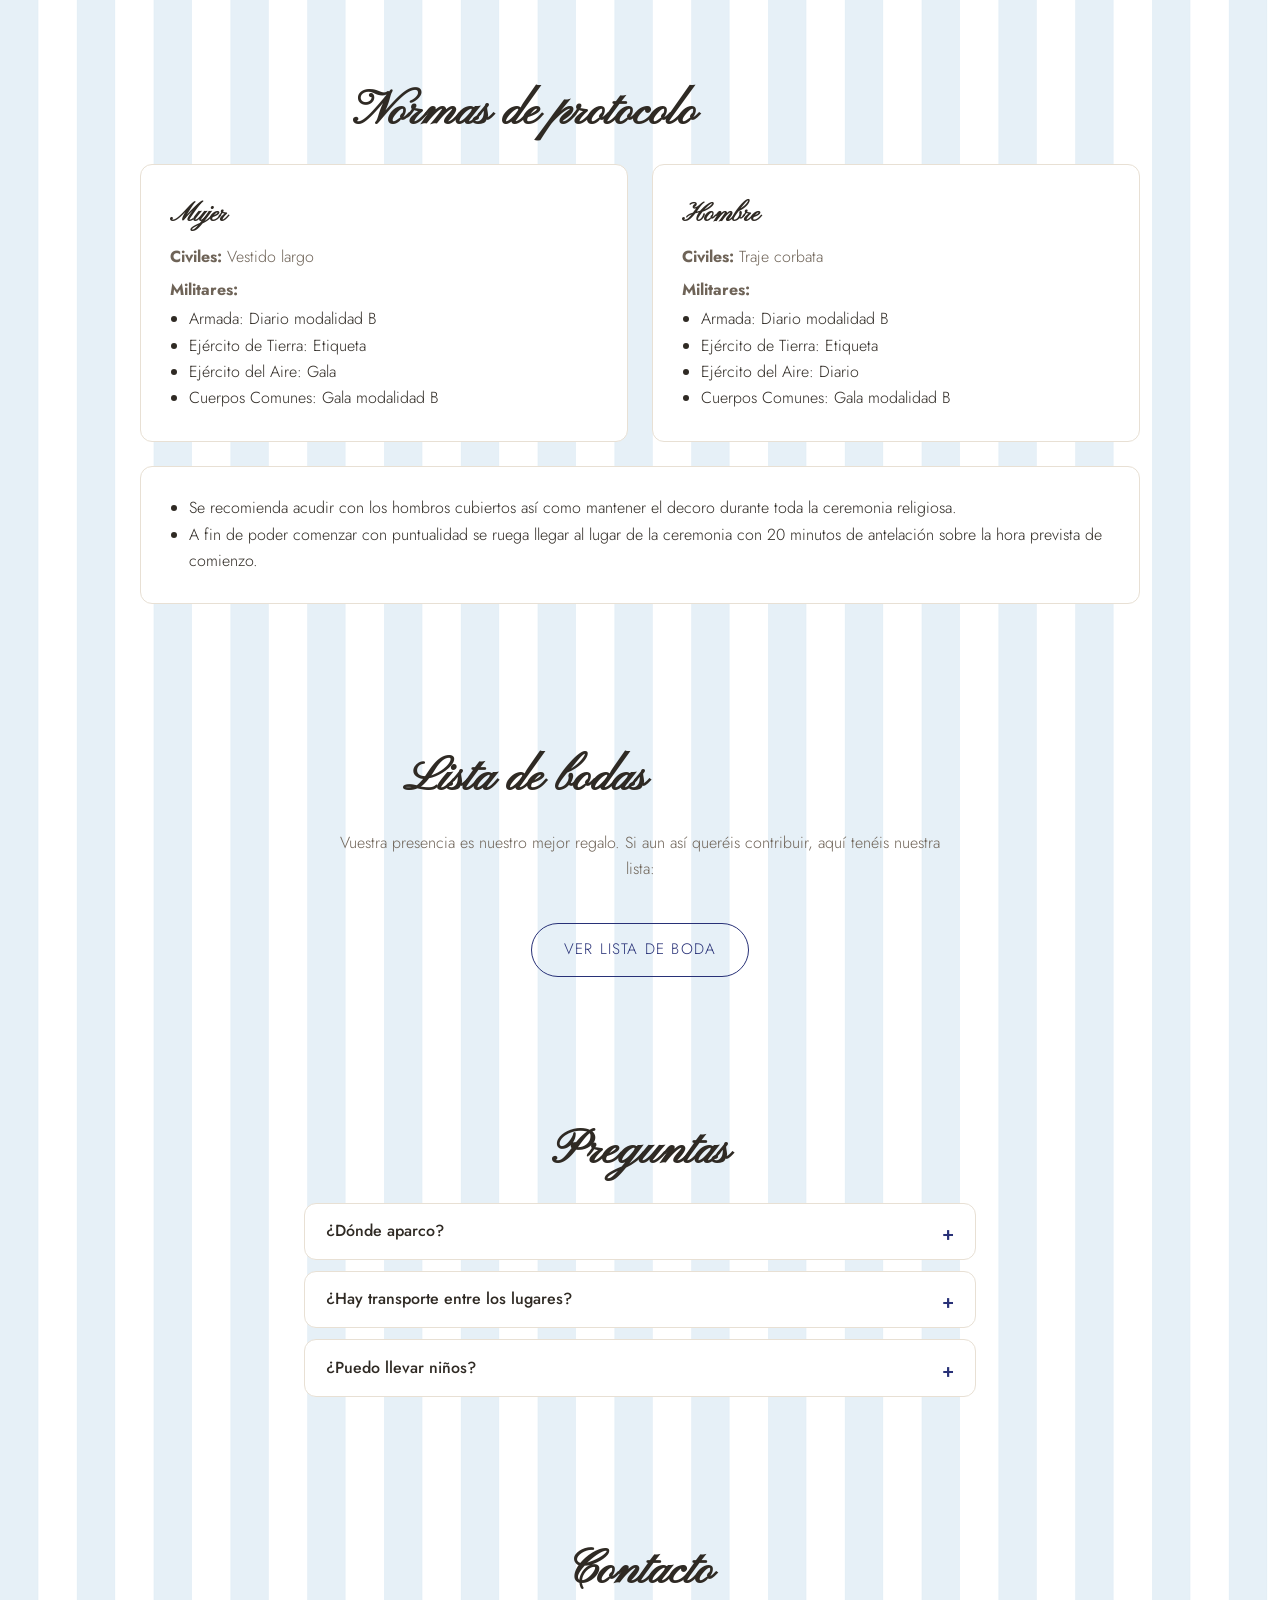
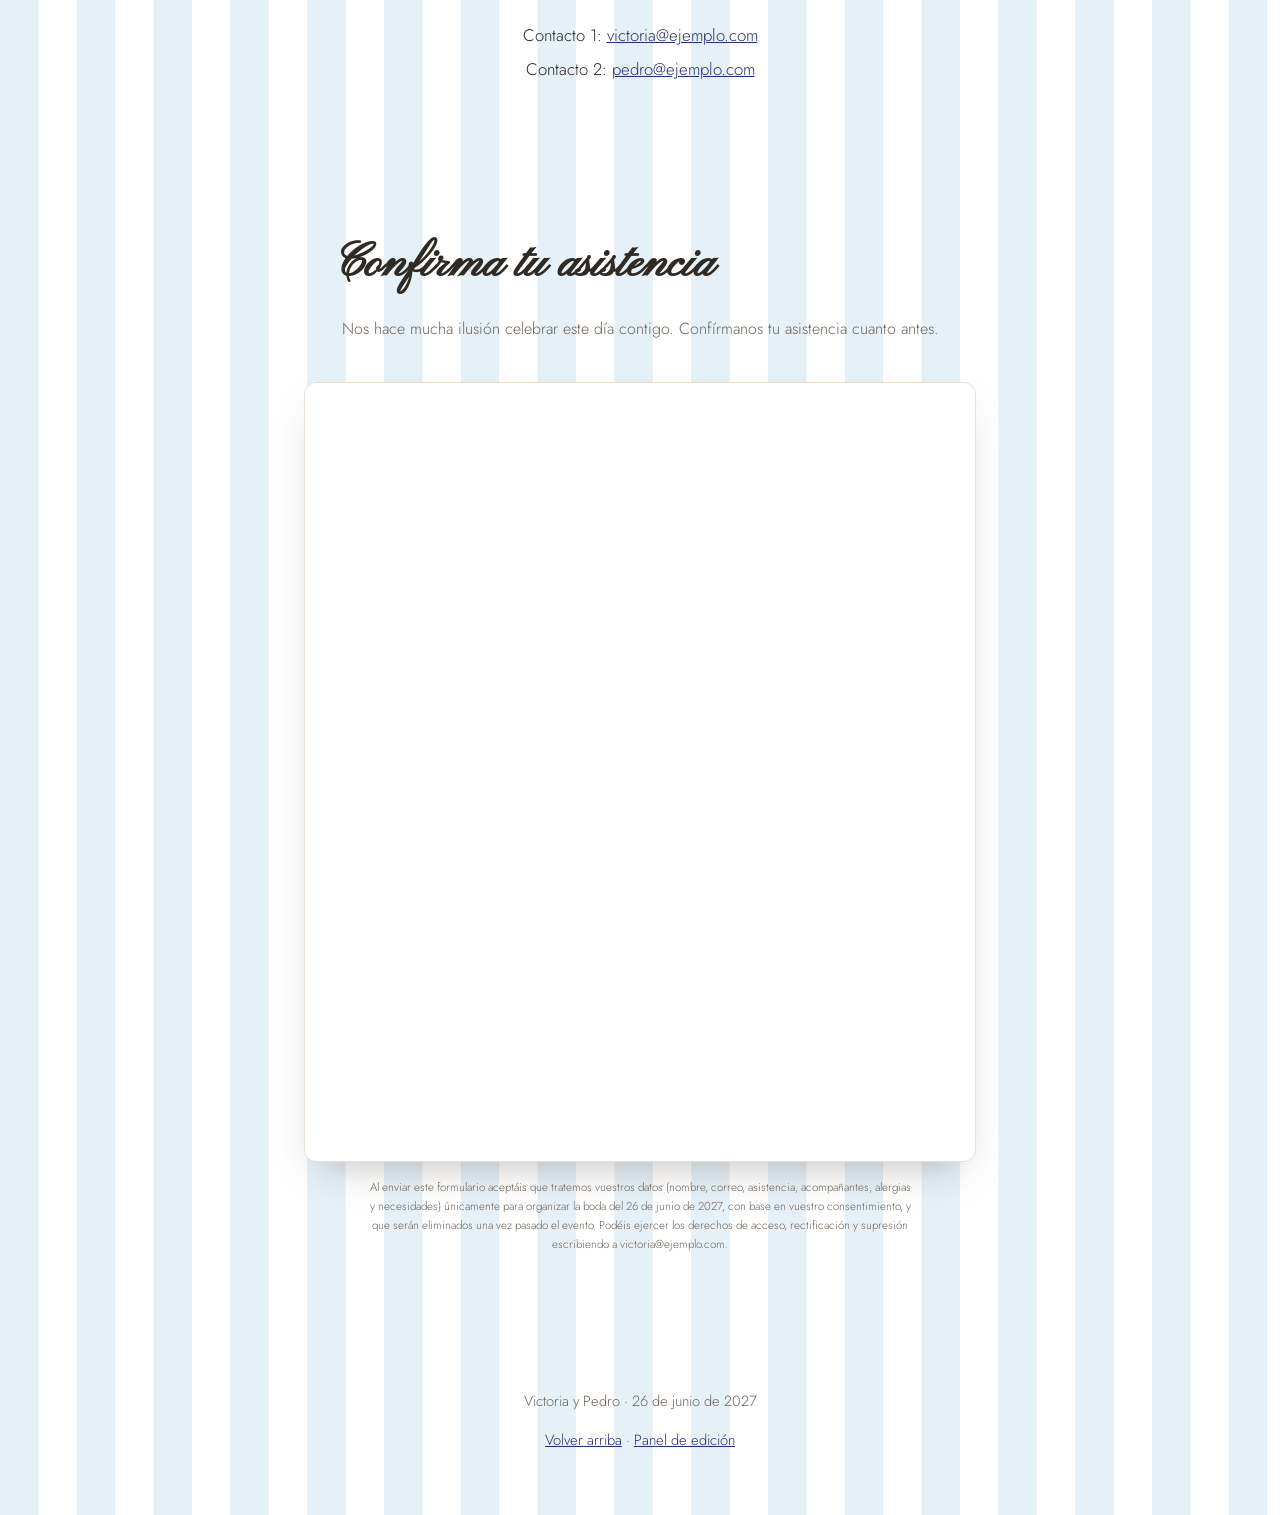
==== commit ecfc1096: "Menú hamburguesa en móvil (barra compacta como en escritorio) y formulario de Google Forms integrado" ====
--- a/index.html
+++ b/index.html
@@ -15,6 +15,7 @@
   <nav class="topnav" aria-label="Navegación principal">
     <div class="nav-inner">
       <a class="brand" href="#inicio">Victoria y Pedro</a>
+      <button class="nav-toggle" aria-label="Abrir menú" aria-expanded="false">☰</button>
       <ul class="nav-links" role="list"><li><a href="#inicio">Inicio</a></li><li><a href="#sec2">Localización y horarios</a></li><li><a href="#sec3">Normas de protocolo</a></li><li><a href="#sec4">Lista de bodas</a></li><li><a href="#sec5">Preguntas</a></li><li><a href="#sec6">Contacto</a></li><li><a href="#sec7">Confirma tu asistencia</a></li></ul>
     </div>
   </nav>
@@ -95,5 +96,18 @@
     <p>Victoria y Pedro · 26 de junio de 2027</p>
     <p><a href="#inicio">Volver arriba</a> · <a href="panel.html">Panel de edición</a></p>
   </footer>
+  <script>
+    const navToggle = document.querySelector(".nav-toggle");
+    const navLinks = document.querySelector(".nav-links");
+    if (navToggle && navLinks) {
+      navToggle.addEventListener("click", () => {
+        const abierto = navLinks.classList.toggle("open");
+        navToggle.setAttribute("aria-expanded", abierto);
+      });
+      navLinks.querySelectorAll("a").forEach((a) =>
+        a.addEventListener("click", () => navLinks.classList.remove("open"))
+      );
+    }
+  </script>
 </body>
 </html>
--- a/styles.css
+++ b/styles.css
@@ -112,6 +112,17 @@
   border-radius: 999px;
 }
 
+.nav-toggle {
+  display: none;
+  background: none;
+  border: 1px solid var(--line);
+  border-radius: 8px;
+  font-size: 1rem;
+  padding: 0.3rem 0.6rem;
+  color: var(--ink);
+  cursor: pointer;
+}
+
 .nav-cta:hover {
   background: var(--accent-dark);
 }
@@ -466,13 +477,15 @@
 }
 
 .form-embed {
+  display: block;
   width: 100%;
-  max-width: 34rem;
-  height: 720px;
+  max-width: 42rem;
+  height: 780px;
+  margin: 0 auto;
   border: 1px solid var(--line);
   border-radius: var(--radius);
-  background: #fff;
-  margin: 0 auto;
+  background: var(--card);
+  box-shadow: 0 18px 40px -18px rgba(61, 50, 41, 0.35);
 }
 
 .privacidad {
@@ -500,34 +513,57 @@
 
 @media (max-width: 720px) {
   html {
-    scroll-padding-top: 128px;
+    scroll-padding-top: 72px;
   }
 
   .nav-inner {
-    flex-direction: column;
-    gap: 0.1rem;
-    padding: 0.45rem 0.8rem 0.3rem;
+    position: relative;
+    padding: 0.45rem 0.8rem;
   }
 
   .brand {
     font-size: 0.95rem;
   }
 
+  .nav-toggle {
+    display: block;
+  }
+
   .nav-links {
-    width: 100%;
-    justify-content: flex-start;
-    gap: 0.45rem;
-    padding-bottom: 0.15rem;
+    display: none;
+    position: absolute;
+    top: 100%;
+    left: 0;
+    right: 0;
+    flex-direction: column;
+    align-items: stretch;
+    gap: 0.1rem;
+    background: #fff;
+    border-bottom: 1px solid var(--line);
+    box-shadow: 0 18px 30px -18px rgba(61, 50, 41, 0.4);
+    padding: 0.6rem 1rem 0.8rem;
+    z-index: 90;
+  }
+
+  .nav-links.open {
+    display: flex;
   }
 
   .nav-links a {
-    font-size: 0.68rem;
-    padding: 0.35rem 0.1rem;
+    font-size: 0.8rem;
+    padding: 0.5rem 0.2rem;
+    border-bottom: 1px solid var(--line);
+  }
+
+  .nav-links li:last-child a {
+    border-bottom: 0;
   }
 
   .nav-cta {
-    padding: 0.3rem 0.6rem !important;
-    font-size: 0.68rem;
+    margin-top: 0.4rem;
+    text-align: center;
+    padding: 0.5rem 0.8rem !important;
+    font-size: 0.75rem;
   }
 
   .hero {
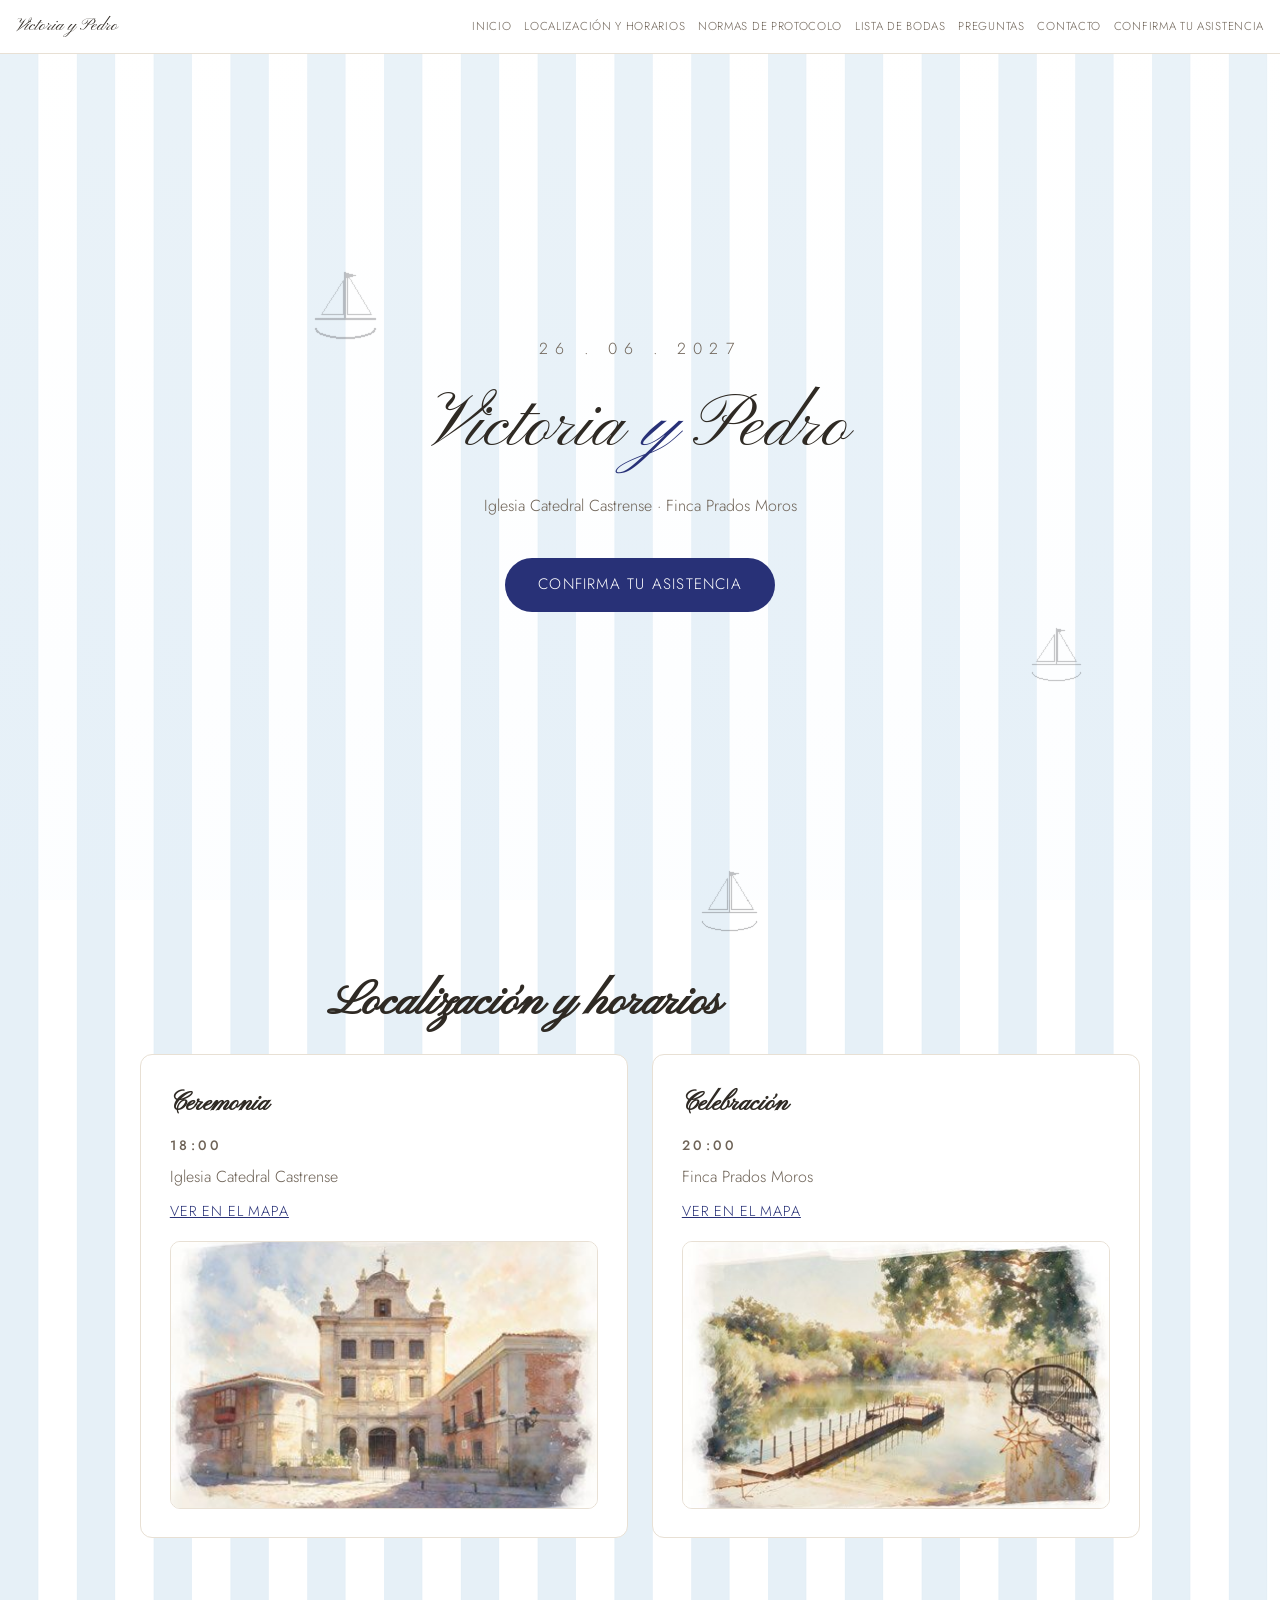
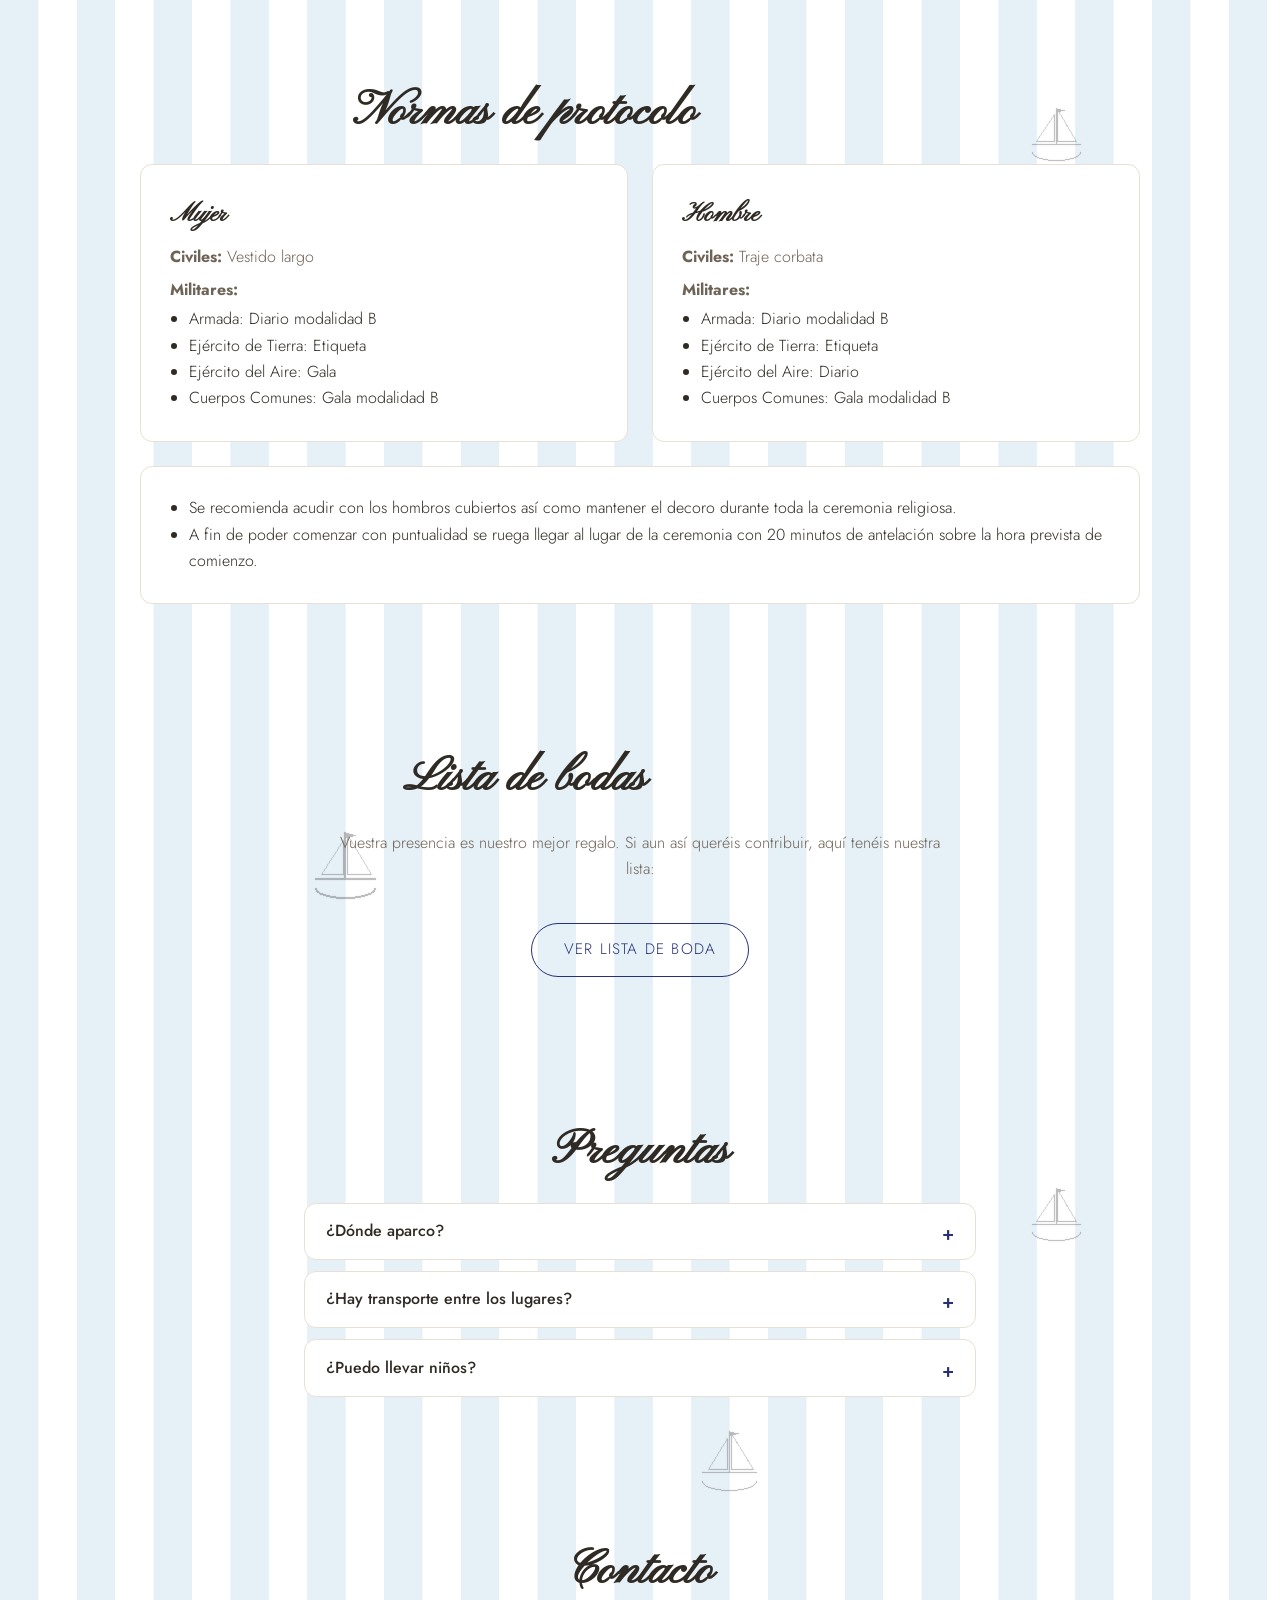
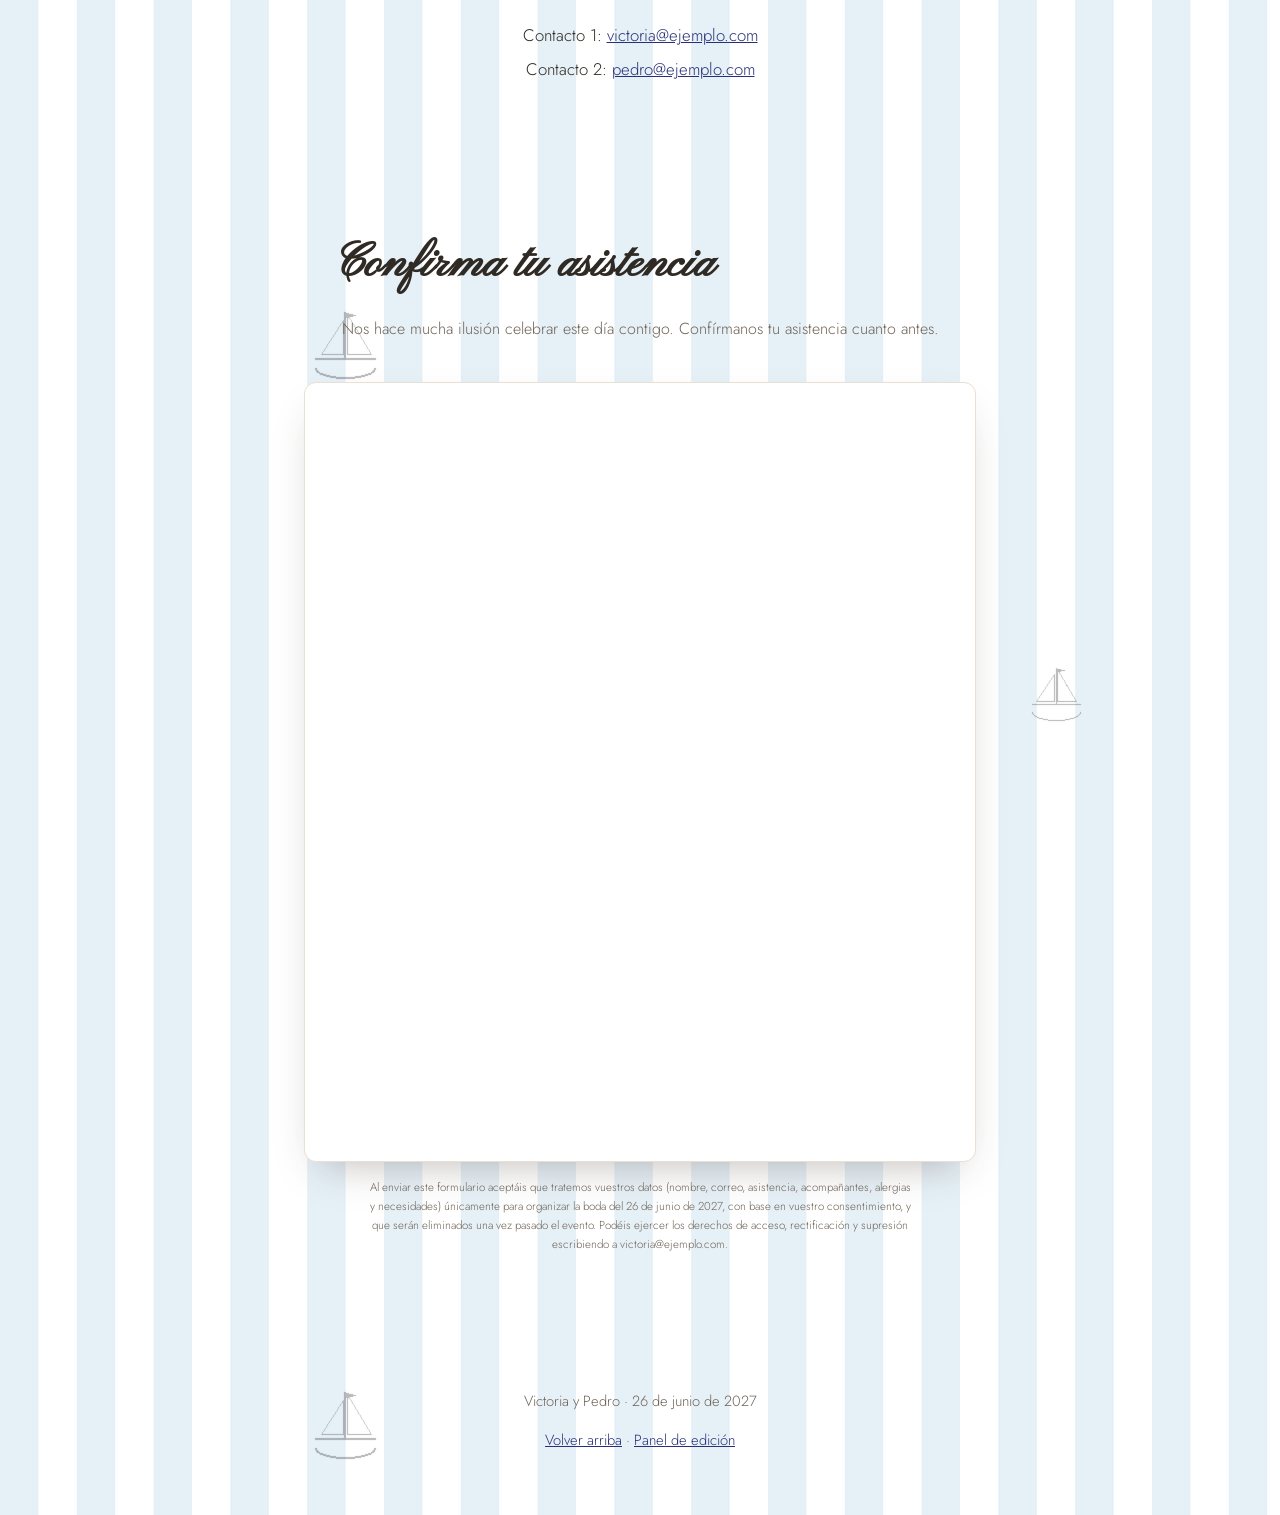
==== commit 91767fbe: "Fondo con barquitos a lápiz, main#contenido transparente y versión estática con ?fondo=estatico para" ====
--- a/index.html
+++ b/index.html
@@ -97,6 +97,9 @@
     <p><a href="#inicio">Volver arriba</a> · <a href="panel.html">Panel de edición</a></p>
   </footer>
   <script>
+    if (new URLSearchParams(location.search).get("fondo") === "estatico") {
+      document.body.classList.add("fondo-estatico");
+    }
     const navToggle = document.querySelector(".nav-toggle");
     const navLinks = document.querySelector(".nav-links");
     if (navToggle && navLinks) {
--- a/styles.css
+++ b/styles.css
@@ -147,6 +147,61 @@
   letter-spacing: 0.45em;
   color: var(--ink-soft);
   margin: 0;
+}
+
+@keyframes aparecer {
+  from {
+    opacity: 0;
+    transform: translateY(18px);
+  }
+  to {
+    opacity: 1;
+    transform: none;
+  }
+}
+
+.hero > * {
+  animation: aparecer 0.9s ease both;
+}
+
+.hero > *:nth-child(1) { animation-delay: 0.15s; }
+.hero > *:nth-child(2) { animation-delay: 0.35s; }
+.hero > *:nth-child(3) { animation-delay: 0.55s; }
+.hero > *:nth-child(4) { animation-delay: 0.75s; }
+
+@keyframes flotar {
+  0%, 100% { translate: 0 0; }
+  50% { translate: 0 -7px; }
+}
+
+@keyframes pulso {
+  0%, 100% { box-shadow: 0 0 0 0 rgba(40, 49, 119, 0.35); }
+  50% { box-shadow: 0 0 0 10px rgba(40, 49, 119, 0); }
+}
+
+@keyframes deriva-fondo {
+  from { background-position: 0 0; }
+  to { background-position: 1920px 0; }
+}
+
+.hero-names {
+  animation: aparecer 0.9s 0.35s ease both, flotar 6s ease-in-out 1.4s infinite;
+}
+
+.hero .btn-primary {
+  animation: aparecer 0.9s 0.75s ease both, pulso 2.8s ease-in-out 1.8s infinite;
+}
+
+body {
+  animation: deriva-fondo 90s linear infinite;
+}
+
+body.fondo-estatico {
+  animation: none;
+}
+
+main#contenido {
+  background: transparent;
 }
 
 .hero-names {
@@ -607,4 +662,15 @@
   html {
     scroll-behavior: auto;
   }
-}
+
+  .hero > * {
+    animation: none;
+  }
+
+  .hero-names,
+  .hero .btn-primary,
+  body,
+  body.fondo-estatico {
+    animation: none;
+  }
+}
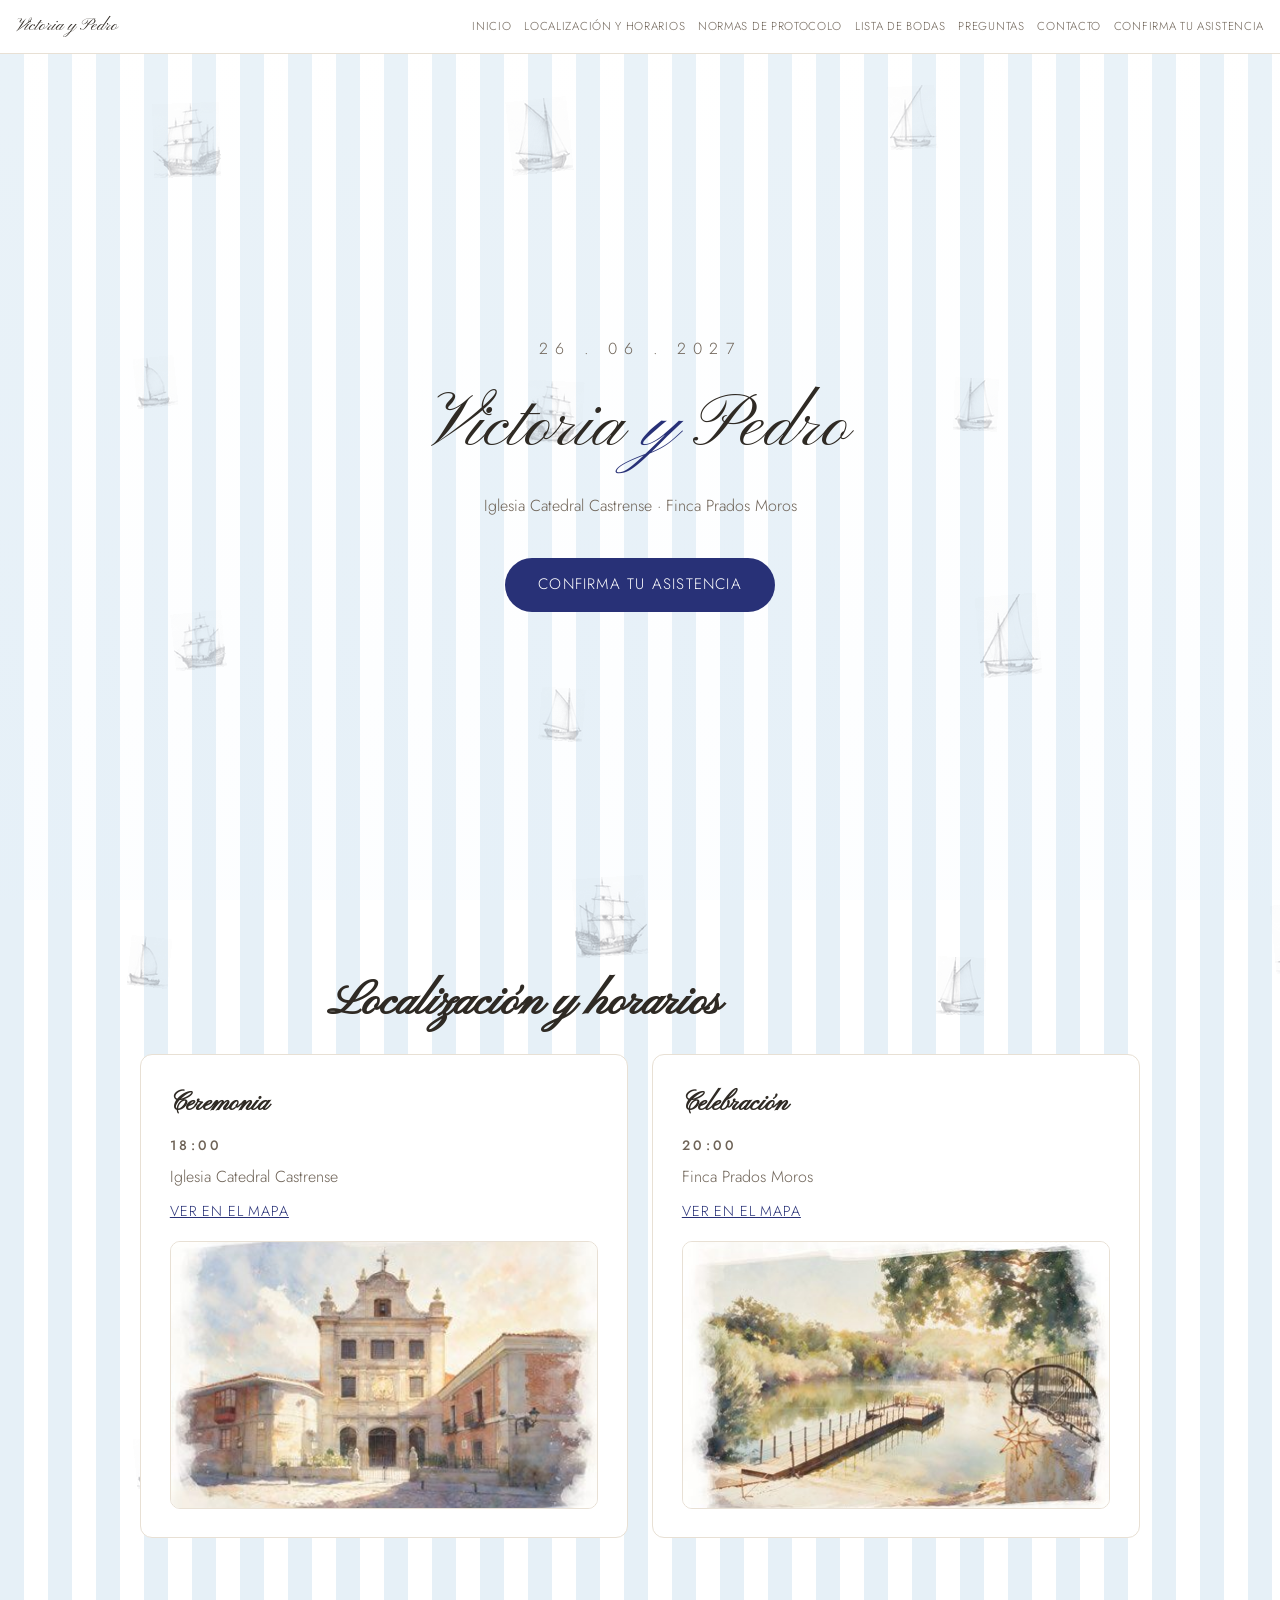
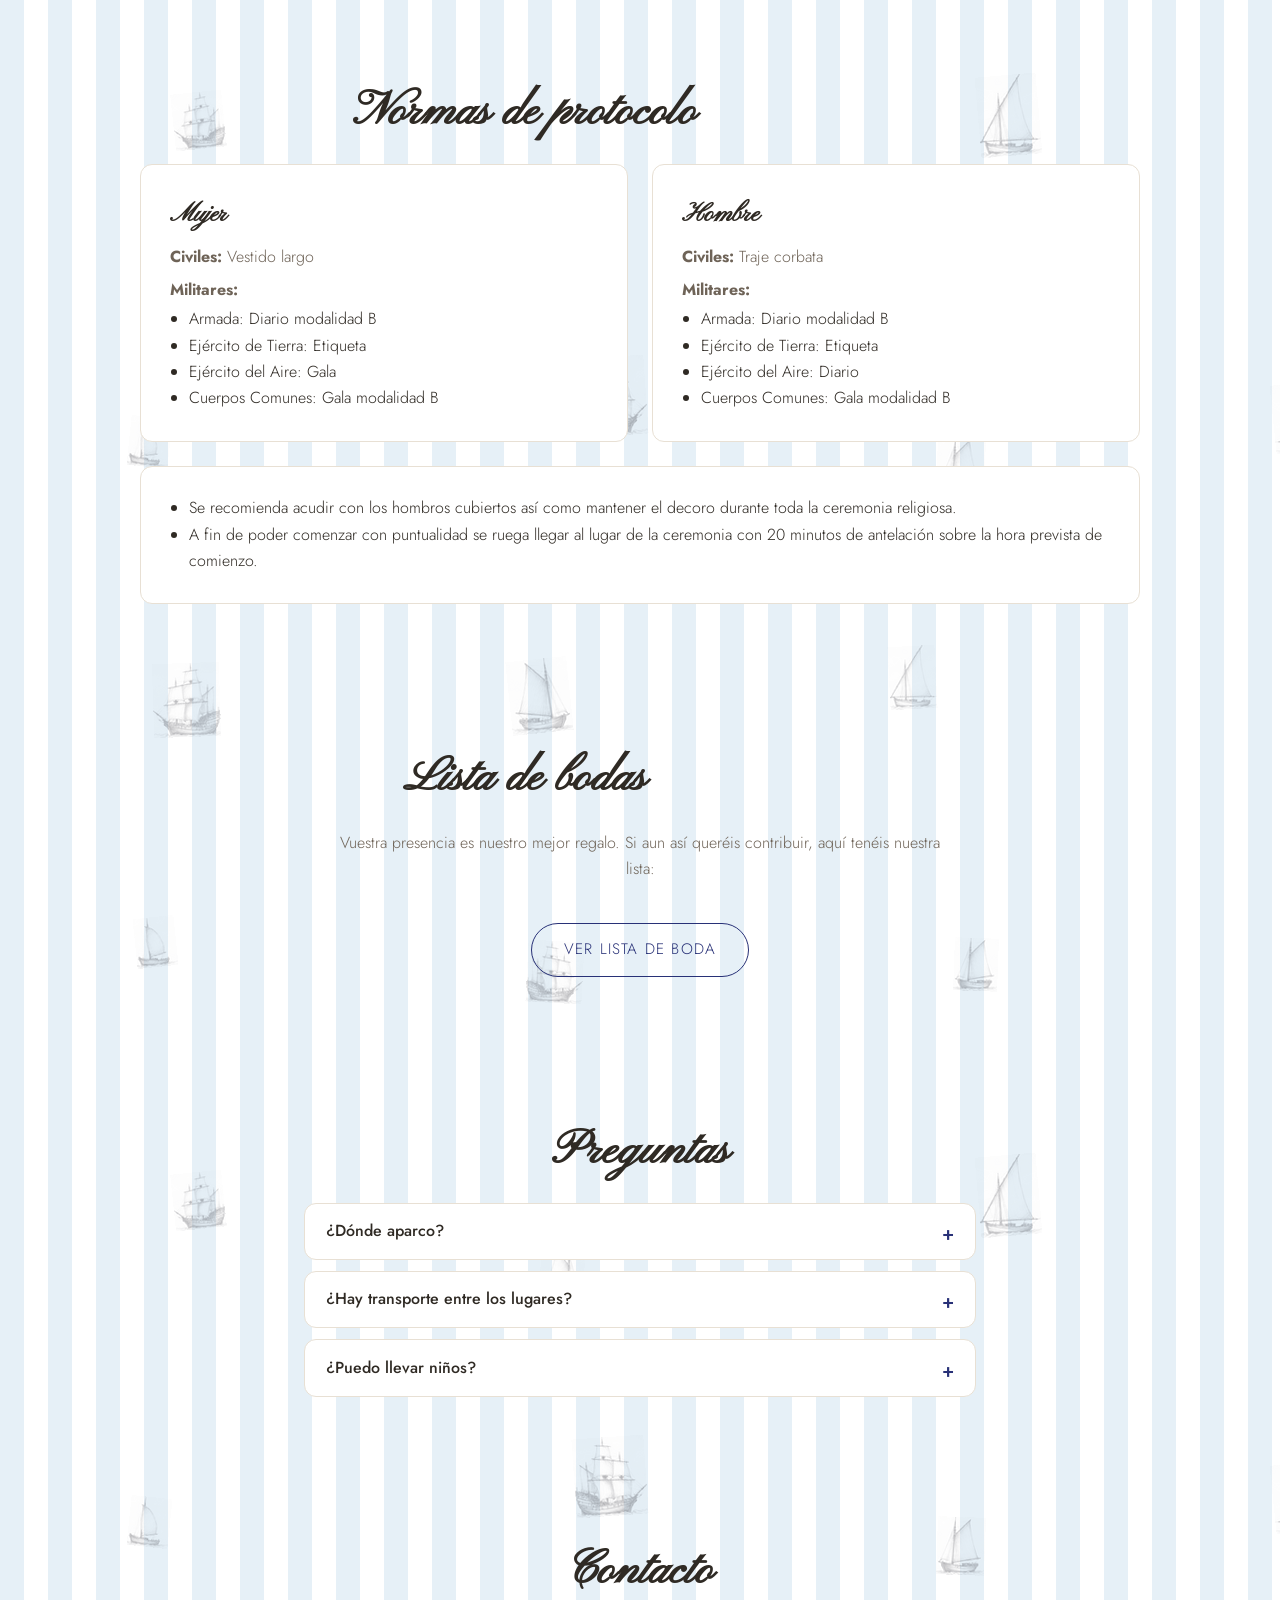
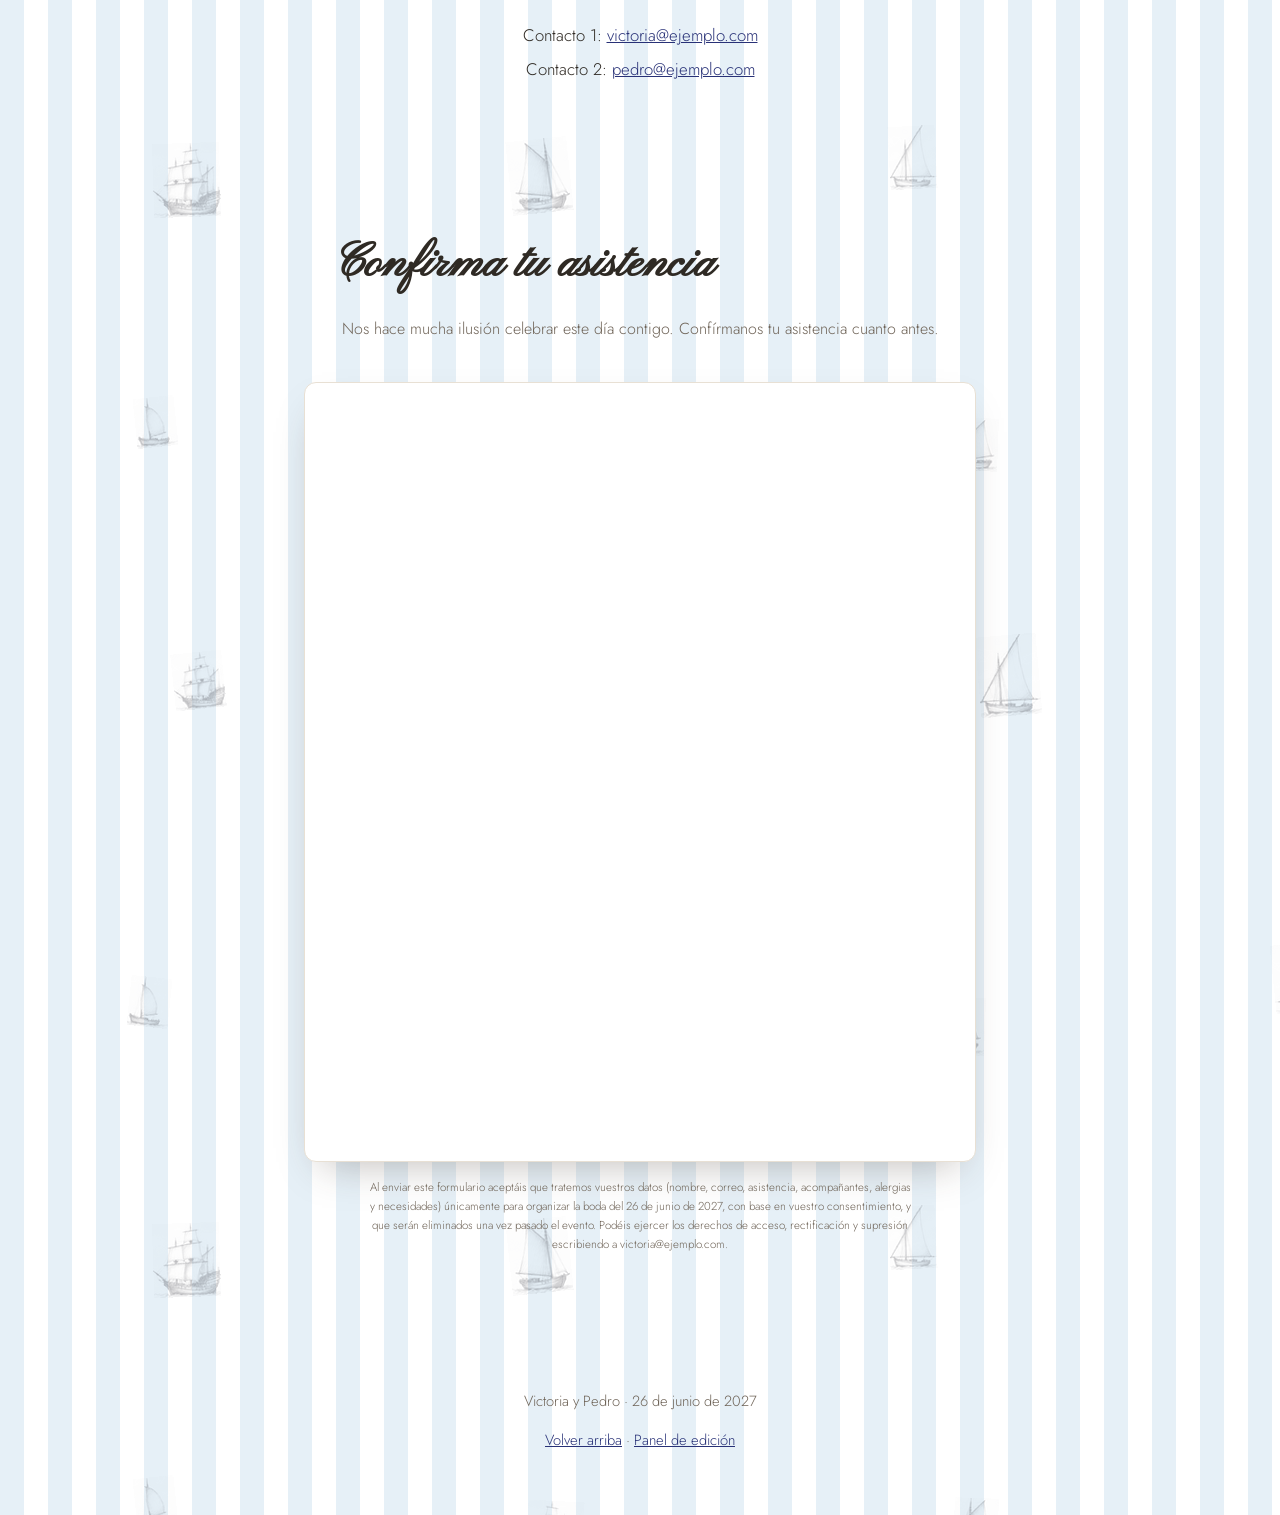
==== commit 3212adc6: "Update index.html" ====
--- a/index.html
+++ b/index.html
@@ -84,8 +84,8 @@
     </section>
 <section class="section" id="sec5"><h2>Preguntas</h2><div class="faq"><details><summary>¿Dónde aparco?</summary><p>Habrá parking habilitado.</p></details><details><summary>¿Hay transporte entre los lugares?</summary><p>Sí, habrá autobuses.</p></details><details><summary>¿Puedo llevar niños?</summary><p>¡Por supuesto!</p></details></div></section>
 <section class="section" id="sec6"><h2>Contacto</h2>
-      <p class="contact-line">Contacto 1: <a href="mailto:victoria@ejemplo.com">victoria@ejemplo.com</a></p>
-      <p class="contact-line">Contacto 2: <a href="mailto:pedro@ejemplo.com">pedro@ejemplo.com</a></p></section>
+      <p class="contact-line">Contacto 1: <a href="mailto:vtorresdorego@gmail.com">victoria@ejemplo.com</a></p>
+      <p class="contact-line">Contacto 2: <a href="mailto:pedropalaciosguerrero@gmail.com">pedro@ejemplo.com</a></p></section>
 <section class="section section-alt" id="rsvp"><h2>Confirma tu asistencia</h2>
       <p class="lead">Nos hace mucha ilusión celebrar este día contigo. Confírmanos tu asistencia cuanto antes.</p>
       <iframe class="form-embed" src="https://docs.google.com/forms/d/e/1FAIpQLScOudif9hrtqNxII0OQYhGFpOWDW09re_7pNz5BJBKnFUXWIw/viewform?usp=publish-editor&amp;embedded=true" loading="lazy" title="Formulario de asistencia">Cargando…</iframe>
--- a/styles.css
+++ b/styles.css
@@ -182,6 +182,19 @@
 @keyframes deriva-fondo {
   from { background-position: 0 0; }
   to { background-position: 1920px 0; }
+}
+
+@keyframes deriva-fondo-hero {
+  from { background-position: 0 0, 0 0; }
+  to { background-position: 0 0, 1920px 0; }
+}
+
+.hero {
+  animation: deriva-fondo-hero 90s linear infinite;
+}
+
+body.fondo-estatico .hero {
+  animation: none;
 }
 
 .hero-names {
@@ -669,6 +682,7 @@
 
   .hero-names,
   .hero .btn-primary,
+  .hero,
   body,
   body.fondo-estatico {
     animation: none;
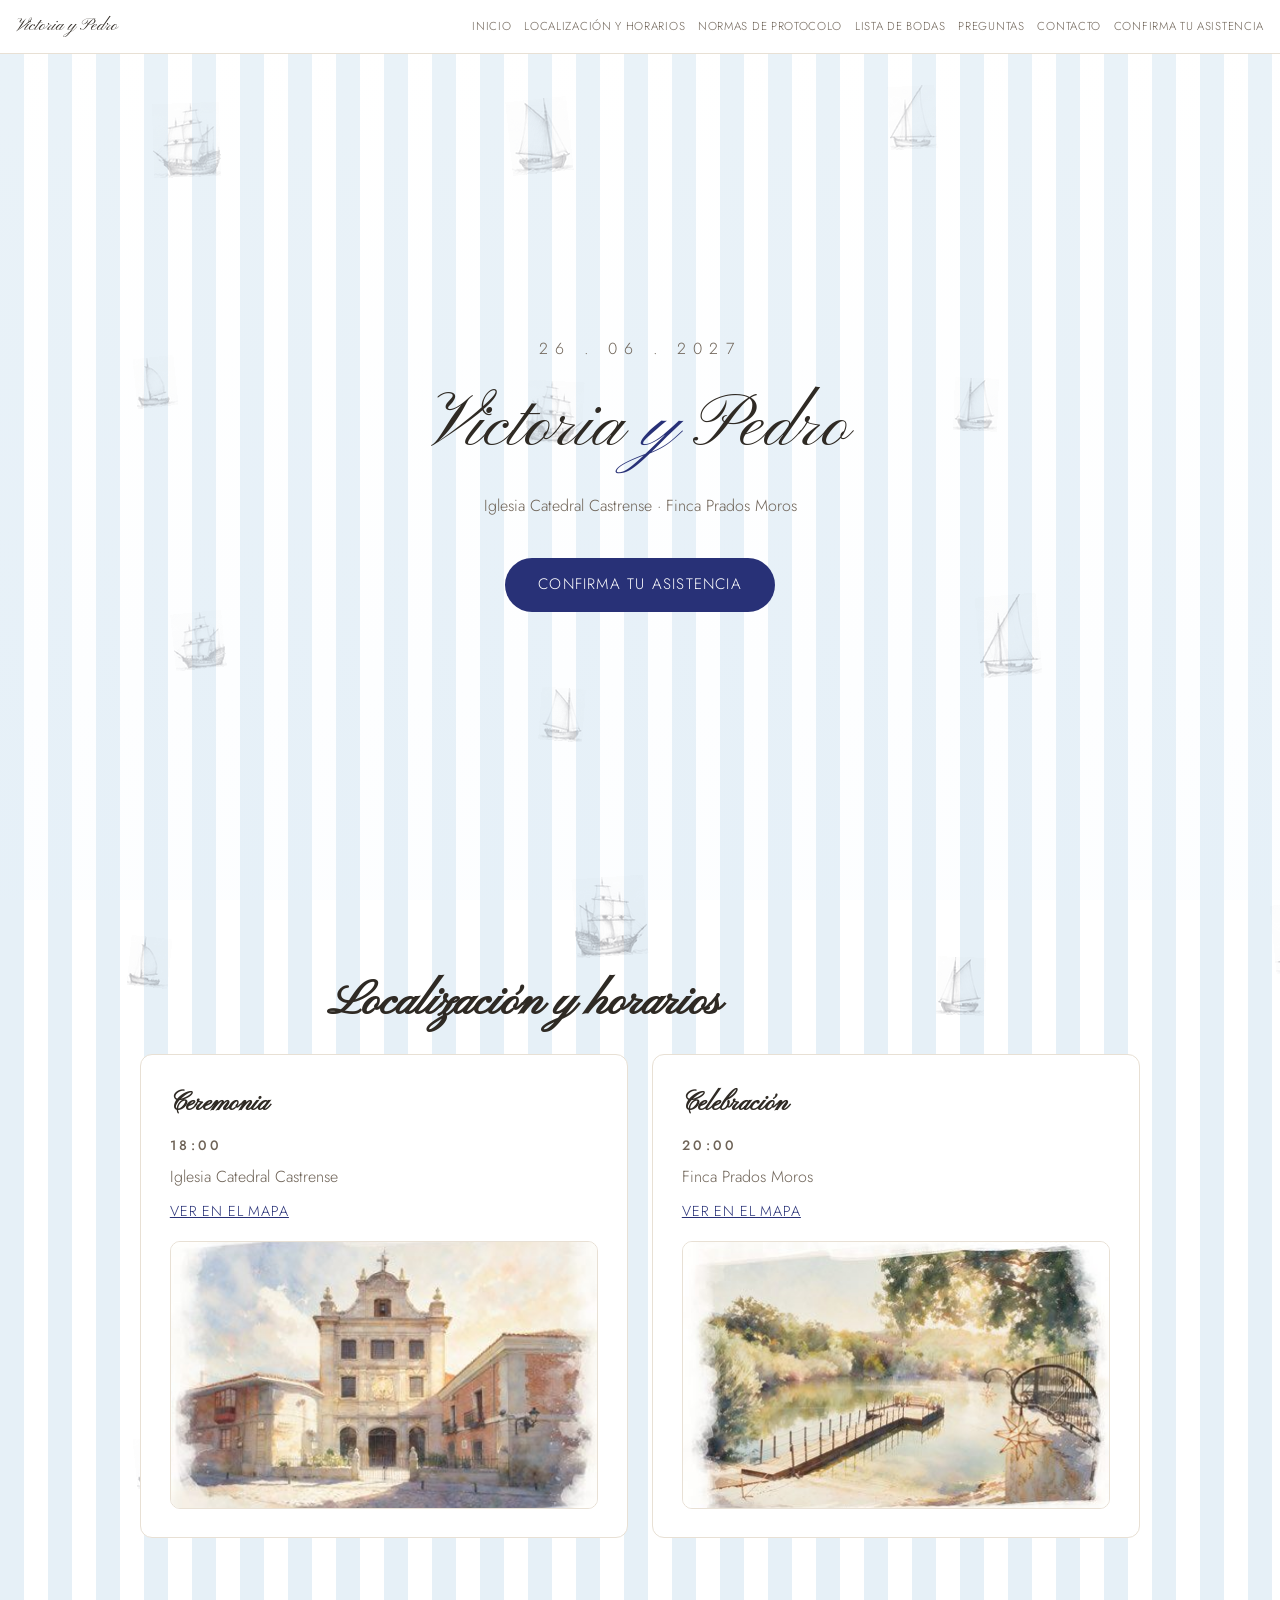
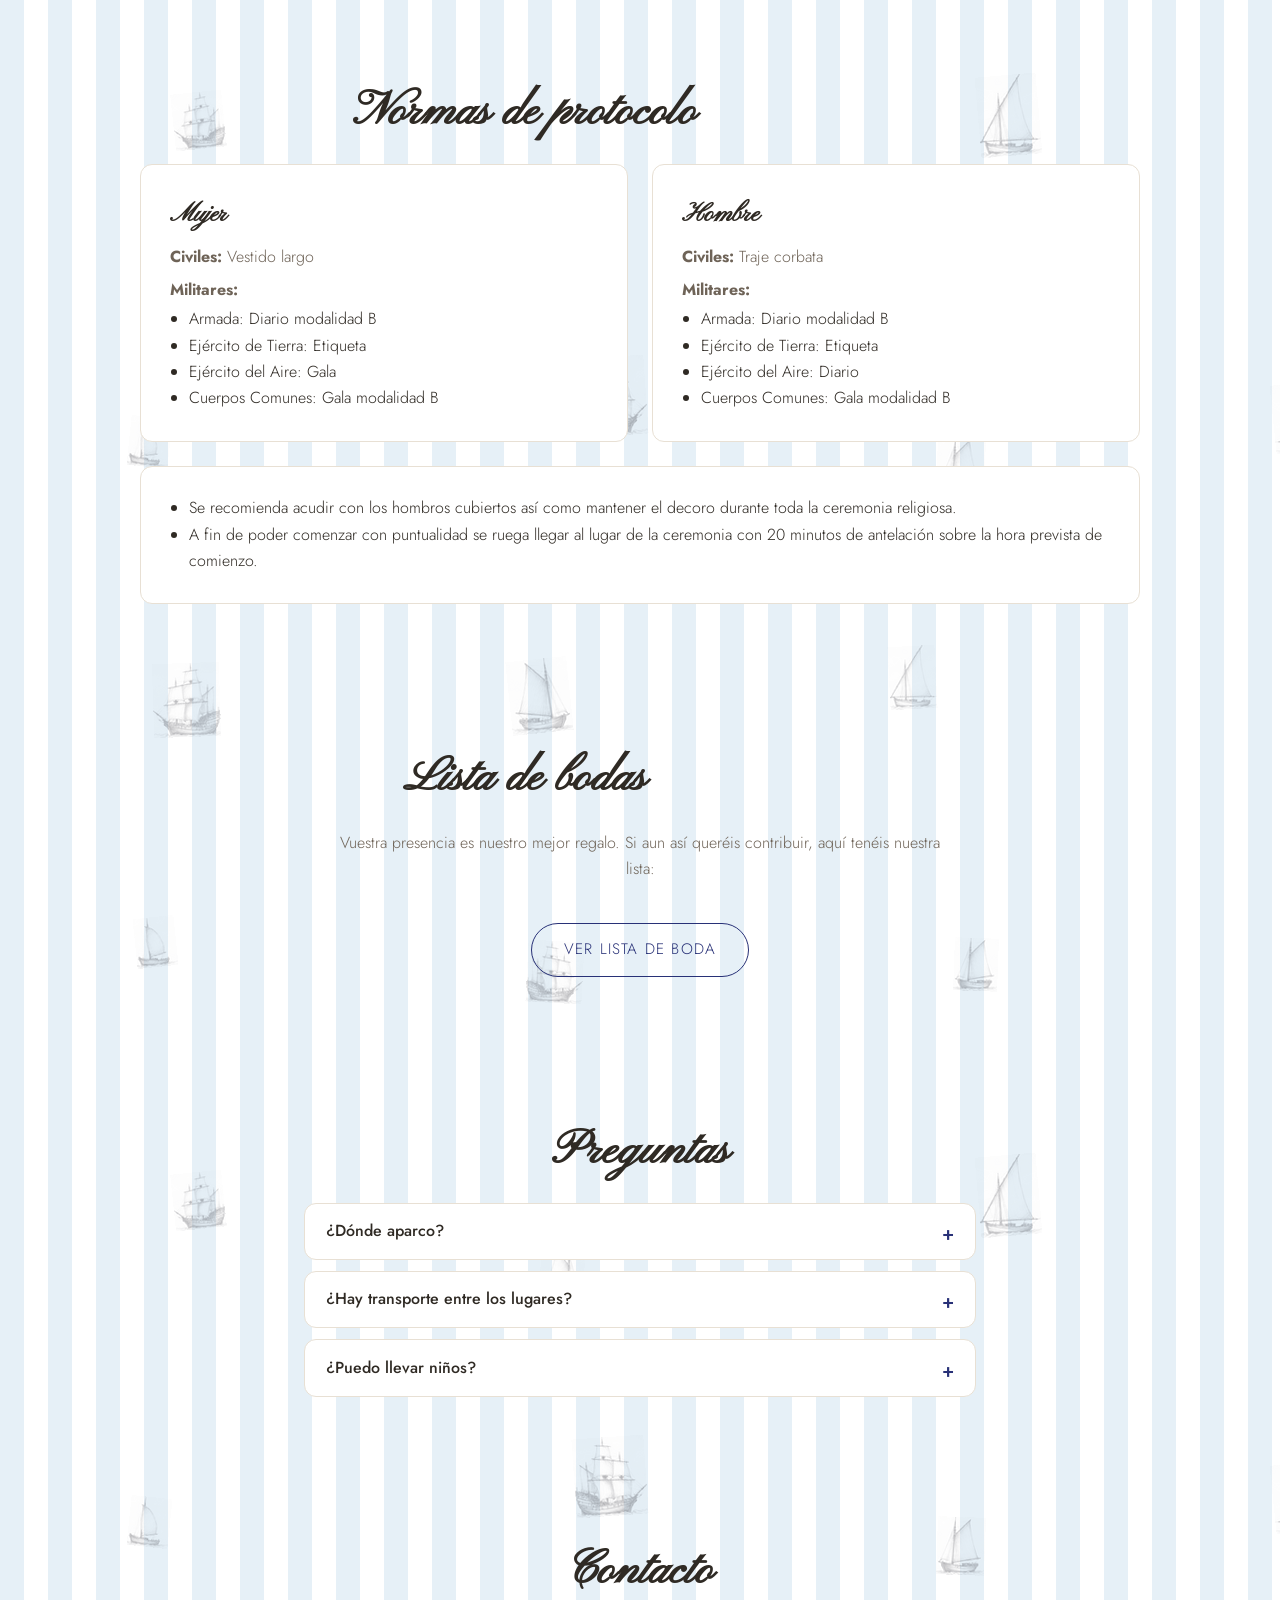
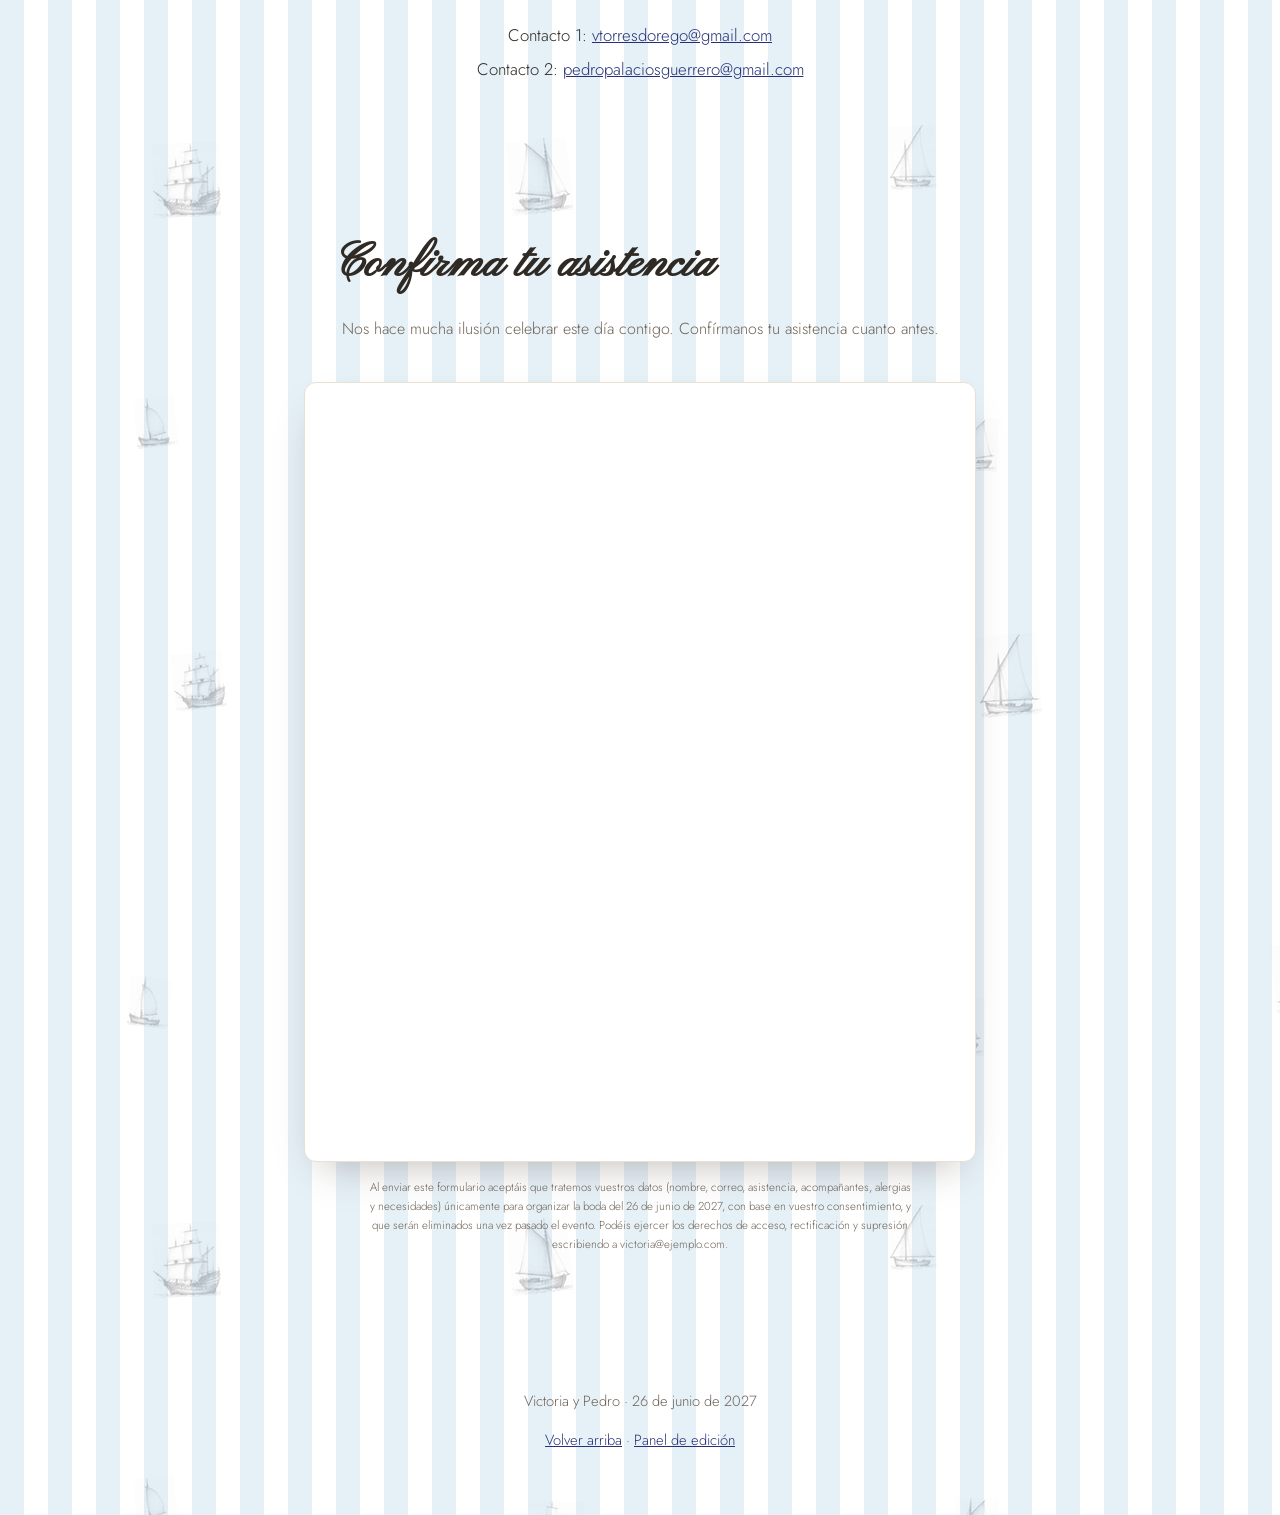
==== commit 16f44597: "Update index.html" ====
--- a/index.html
+++ b/index.html
@@ -84,8 +84,8 @@
     </section>
 <section class="section" id="sec5"><h2>Preguntas</h2><div class="faq"><details><summary>¿Dónde aparco?</summary><p>Habrá parking habilitado.</p></details><details><summary>¿Hay transporte entre los lugares?</summary><p>Sí, habrá autobuses.</p></details><details><summary>¿Puedo llevar niños?</summary><p>¡Por supuesto!</p></details></div></section>
 <section class="section" id="sec6"><h2>Contacto</h2>
-      <p class="contact-line">Contacto 1: <a href="mailto:vtorresdorego@gmail.com">victoria@ejemplo.com</a></p>
-      <p class="contact-line">Contacto 2: <a href="mailto:pedropalaciosguerrero@gmail.com">pedro@ejemplo.com</a></p></section>
+      <p class="contact-line">Contacto 1: <a href="mailto:vtorresdorego@gmail.com">vtorresdorego@gmail.com</a></p>
+      <p class="contact-line">Contacto 2: <a href="mailto:pedropalaciosguerrero@gmail.com">pedropalaciosguerrero@gmail.com</a></p></section>
 <section class="section section-alt" id="rsvp"><h2>Confirma tu asistencia</h2>
       <p class="lead">Nos hace mucha ilusión celebrar este día contigo. Confírmanos tu asistencia cuanto antes.</p>
       <iframe class="form-embed" src="https://docs.google.com/forms/d/e/1FAIpQLScOudif9hrtqNxII0OQYhGFpOWDW09re_7pNz5BJBKnFUXWIw/viewform?usp=publish-editor&amp;embedded=true" loading="lazy" title="Formulario de asistencia">Cargando…</iframe>
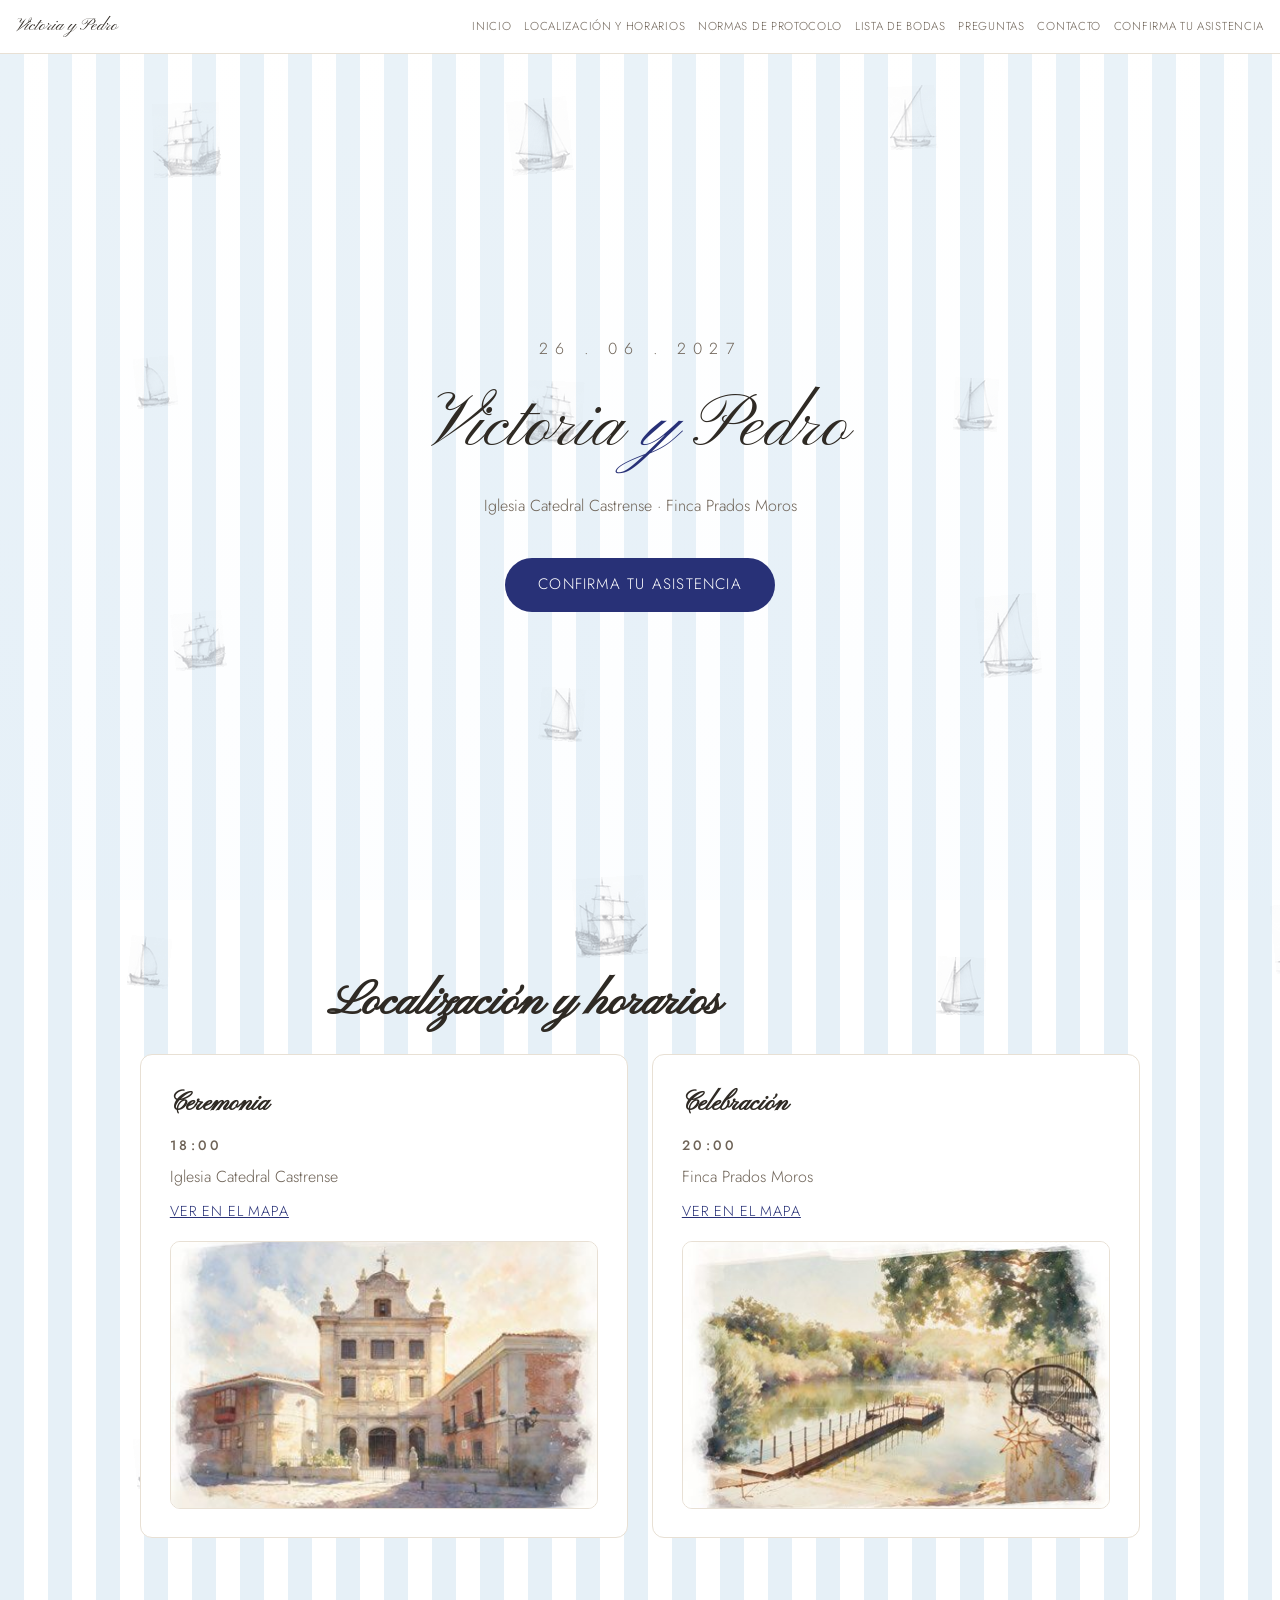
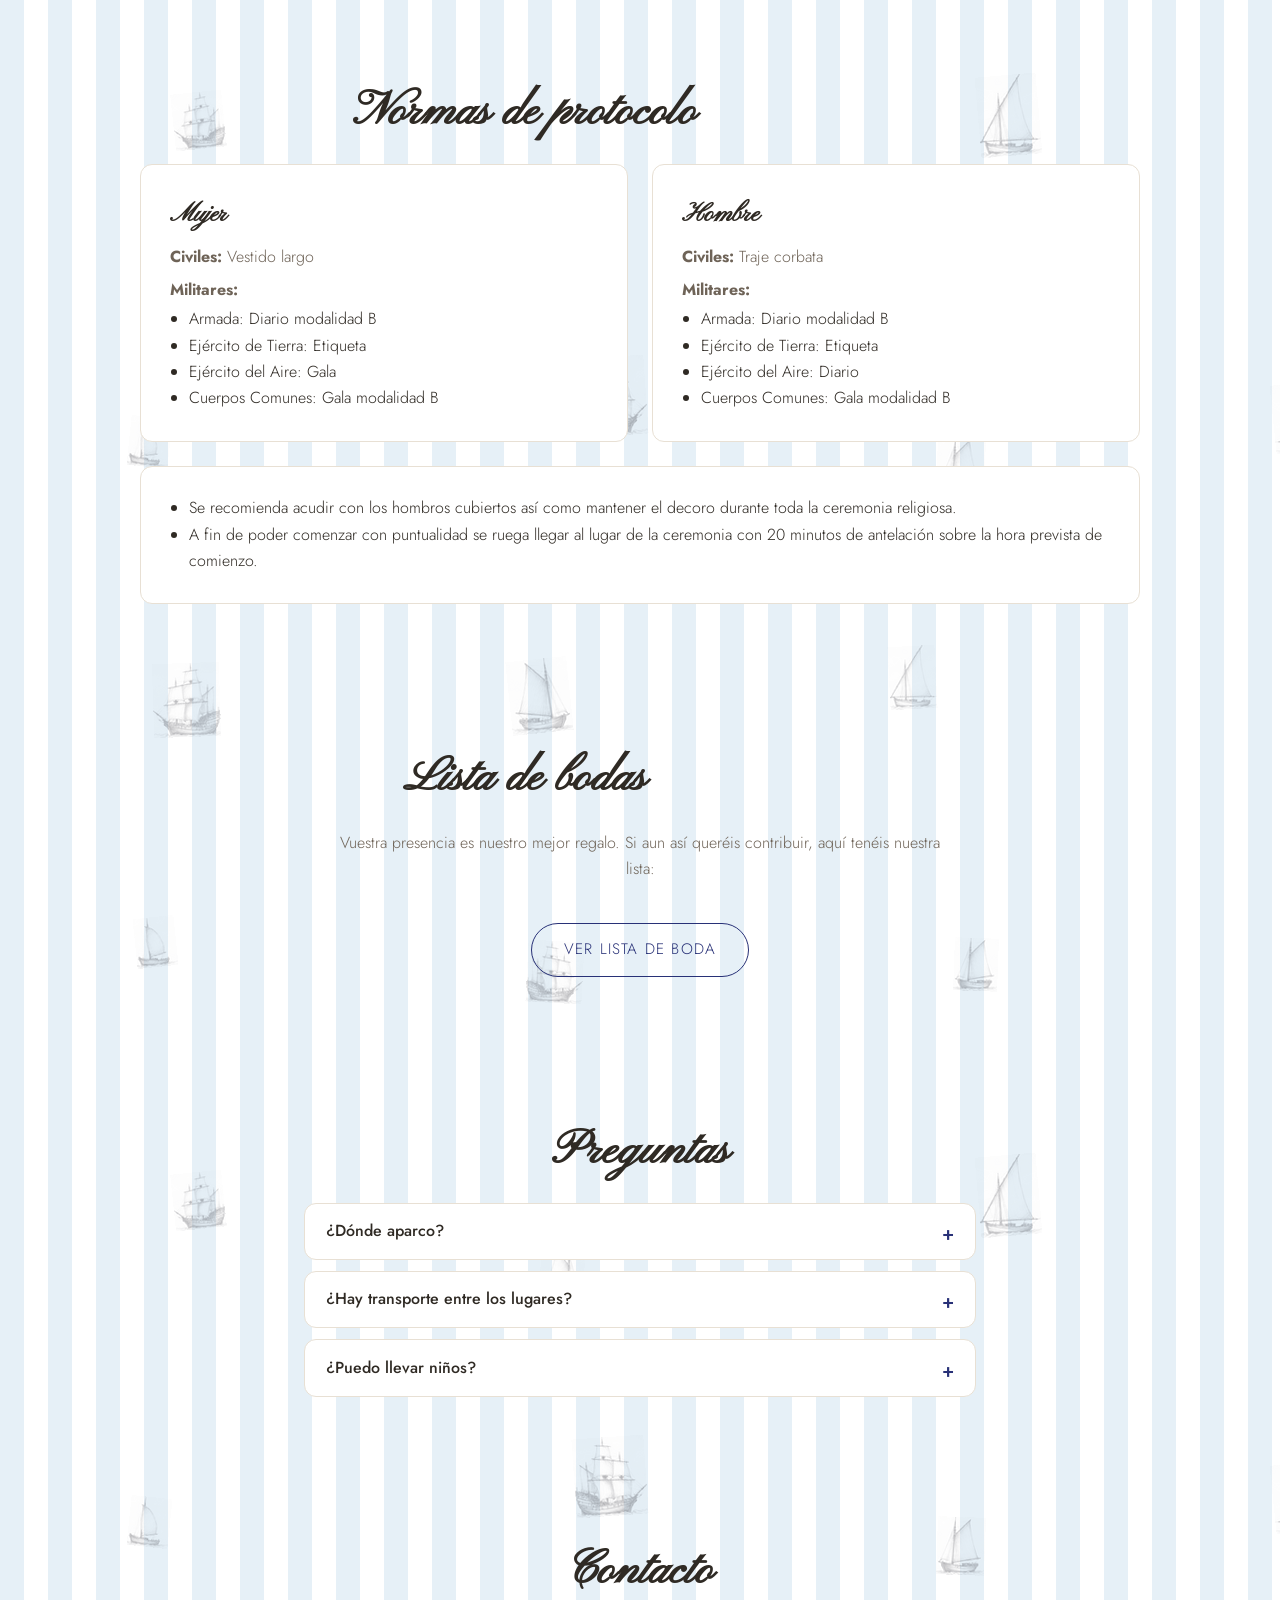
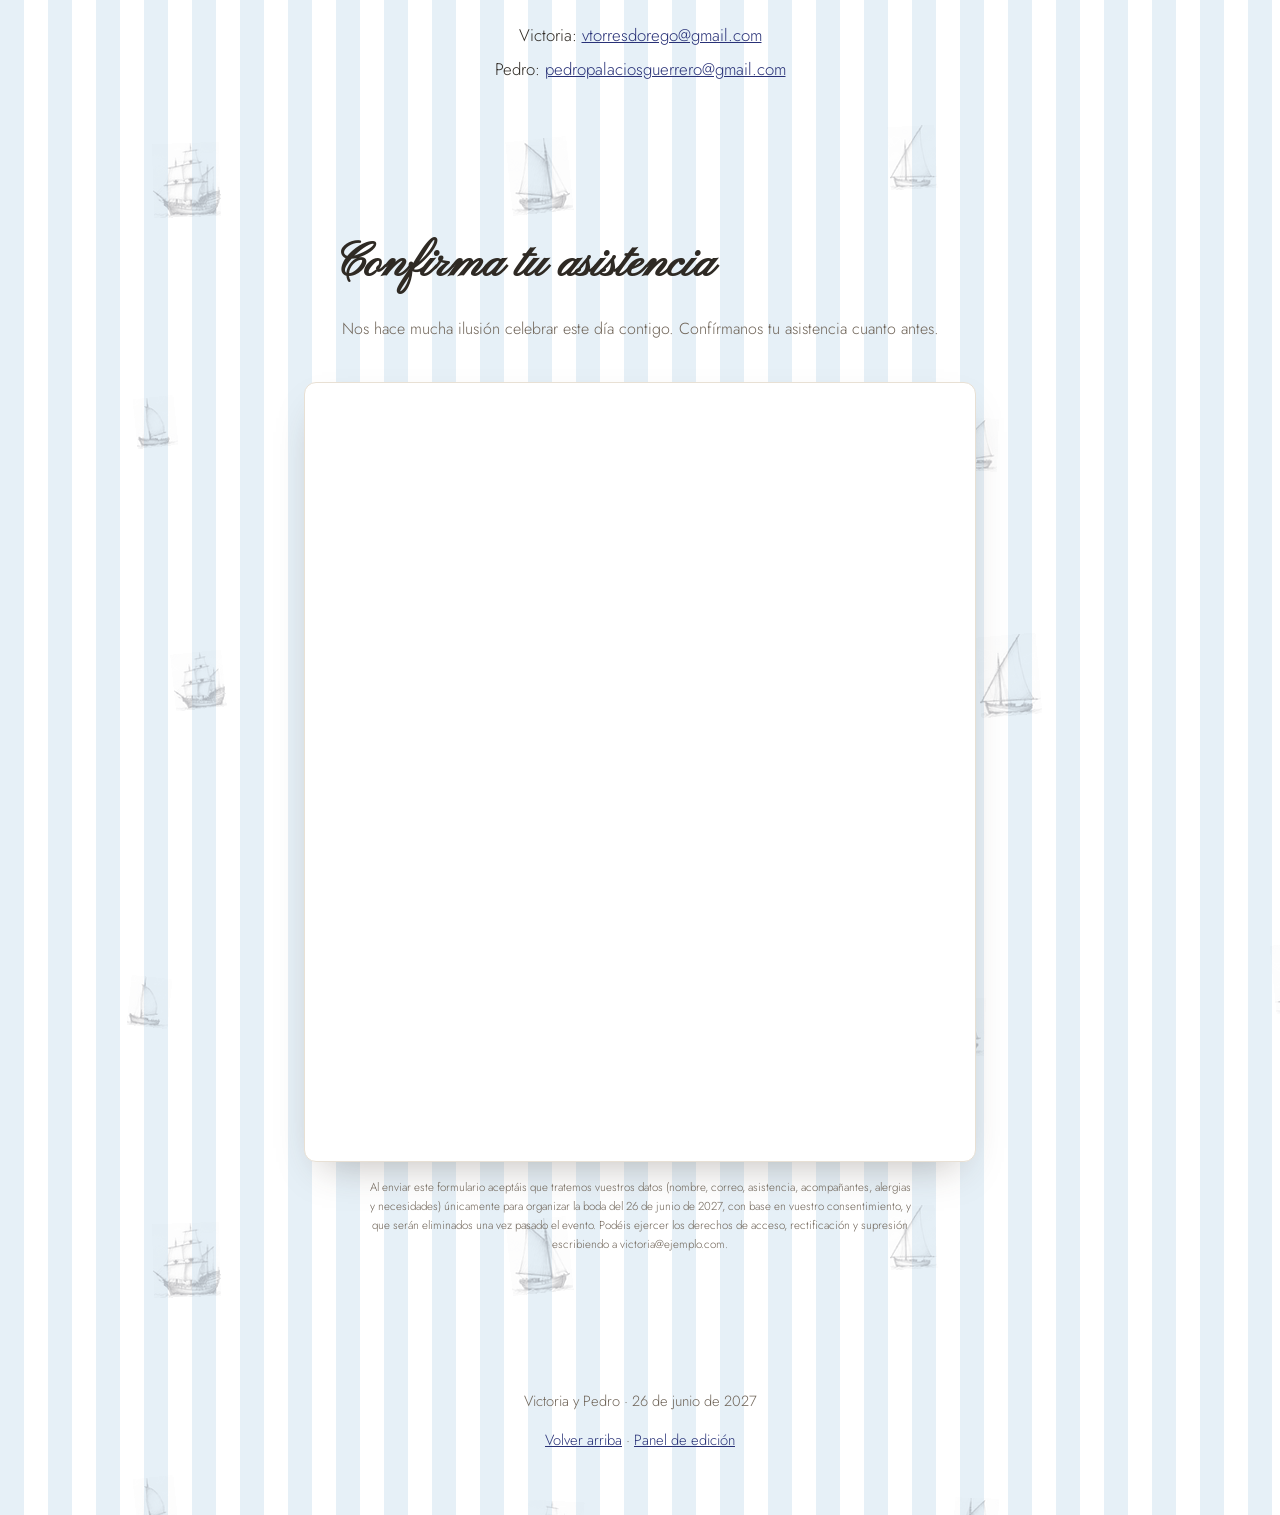
==== commit a1c904a8: "Update index.html" ====
--- a/index.html
+++ b/index.html
@@ -84,8 +84,8 @@
     </section>
 <section class="section" id="sec5"><h2>Preguntas</h2><div class="faq"><details><summary>¿Dónde aparco?</summary><p>Habrá parking habilitado.</p></details><details><summary>¿Hay transporte entre los lugares?</summary><p>Sí, habrá autobuses.</p></details><details><summary>¿Puedo llevar niños?</summary><p>¡Por supuesto!</p></details></div></section>
 <section class="section" id="sec6"><h2>Contacto</h2>
-      <p class="contact-line">Contacto 1: <a href="mailto:vtorresdorego@gmail.com">vtorresdorego@gmail.com</a></p>
-      <p class="contact-line">Contacto 2: <a href="mailto:pedropalaciosguerrero@gmail.com">pedropalaciosguerrero@gmail.com</a></p></section>
+      <p class="contact-line">Victoria: <a href="mailto:vtorresdorego@gmail.com">vtorresdorego@gmail.com</a></p>
+      <p class="contact-line">Pedro: <a href="mailto:pedropalaciosguerrero@gmail.com">pedropalaciosguerrero@gmail.com</a></p></section>
 <section class="section section-alt" id="rsvp"><h2>Confirma tu asistencia</h2>
       <p class="lead">Nos hace mucha ilusión celebrar este día contigo. Confírmanos tu asistencia cuanto antes.</p>
       <iframe class="form-embed" src="https://docs.google.com/forms/d/e/1FAIpQLScOudif9hrtqNxII0OQYhGFpOWDW09re_7pNz5BJBKnFUXWIw/viewform?usp=publish-editor&amp;embedded=true" loading="lazy" title="Formulario de asistencia">Cargando…</iframe>
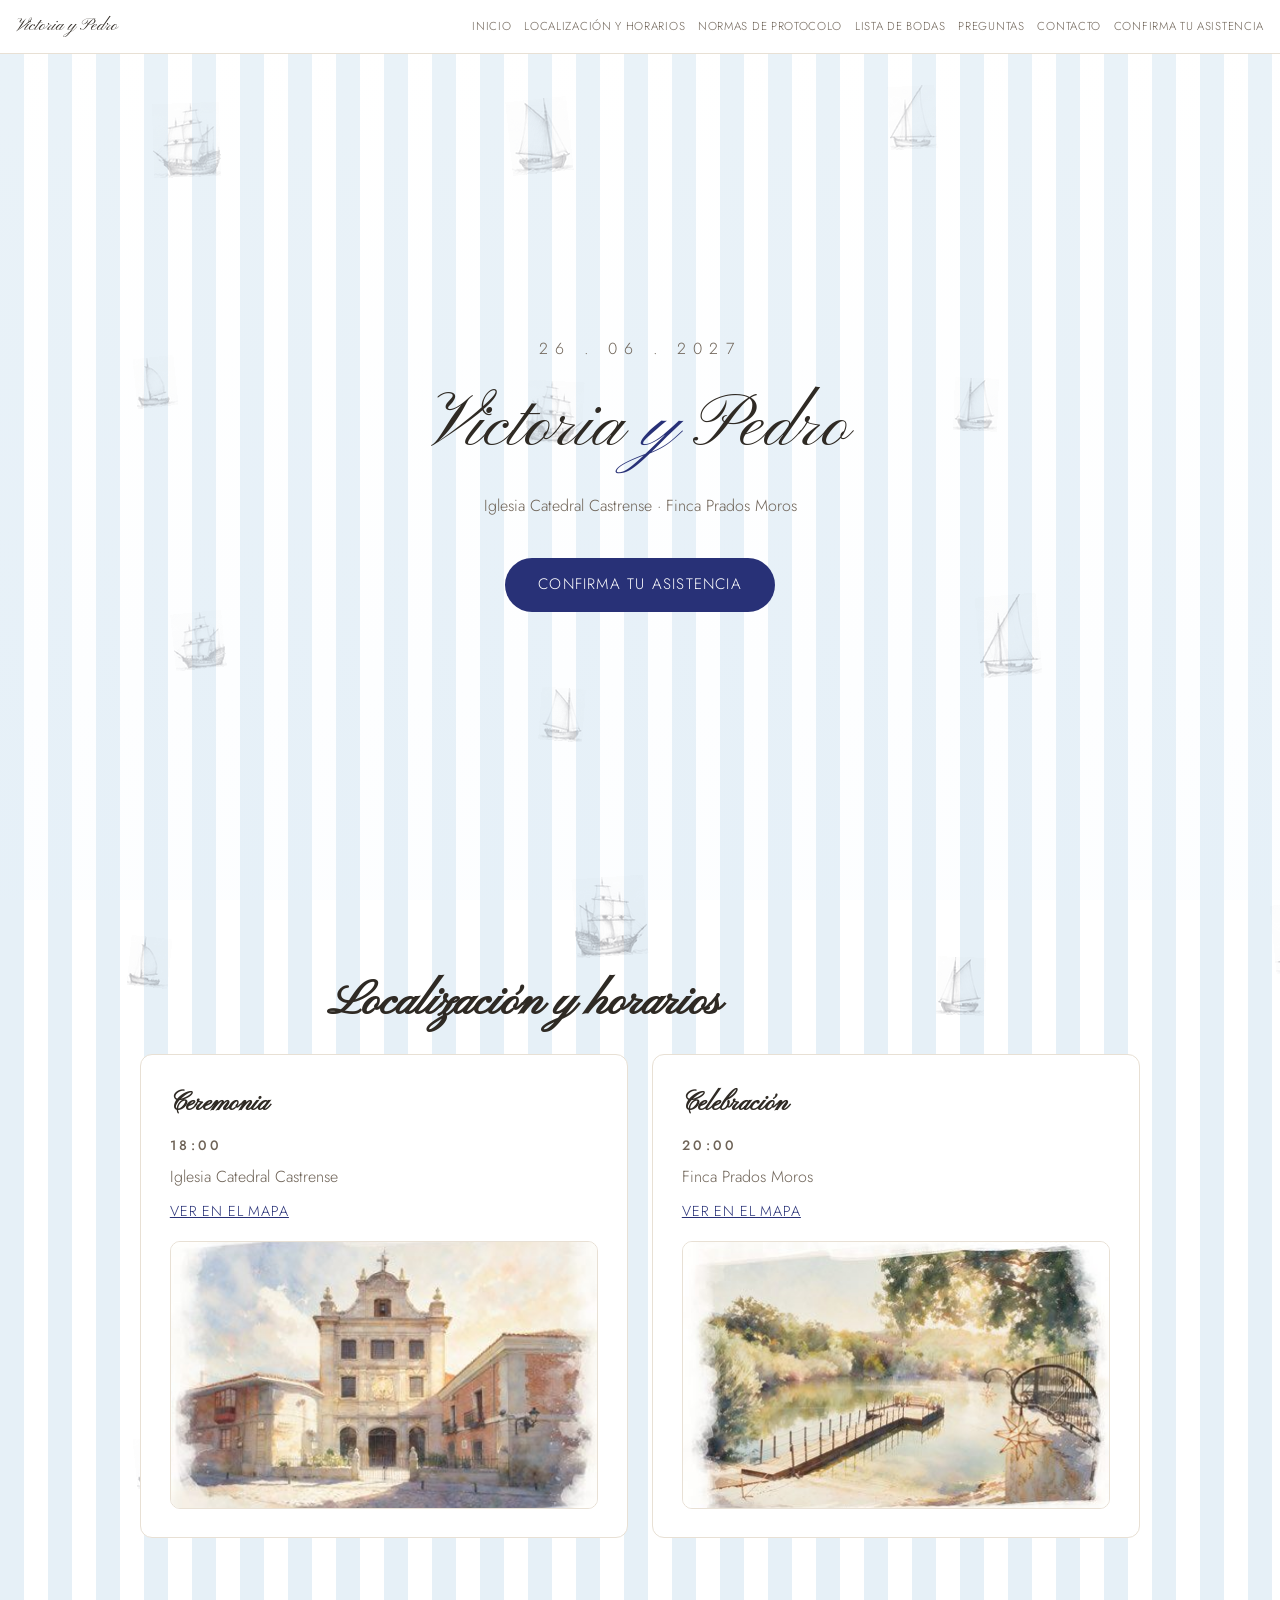
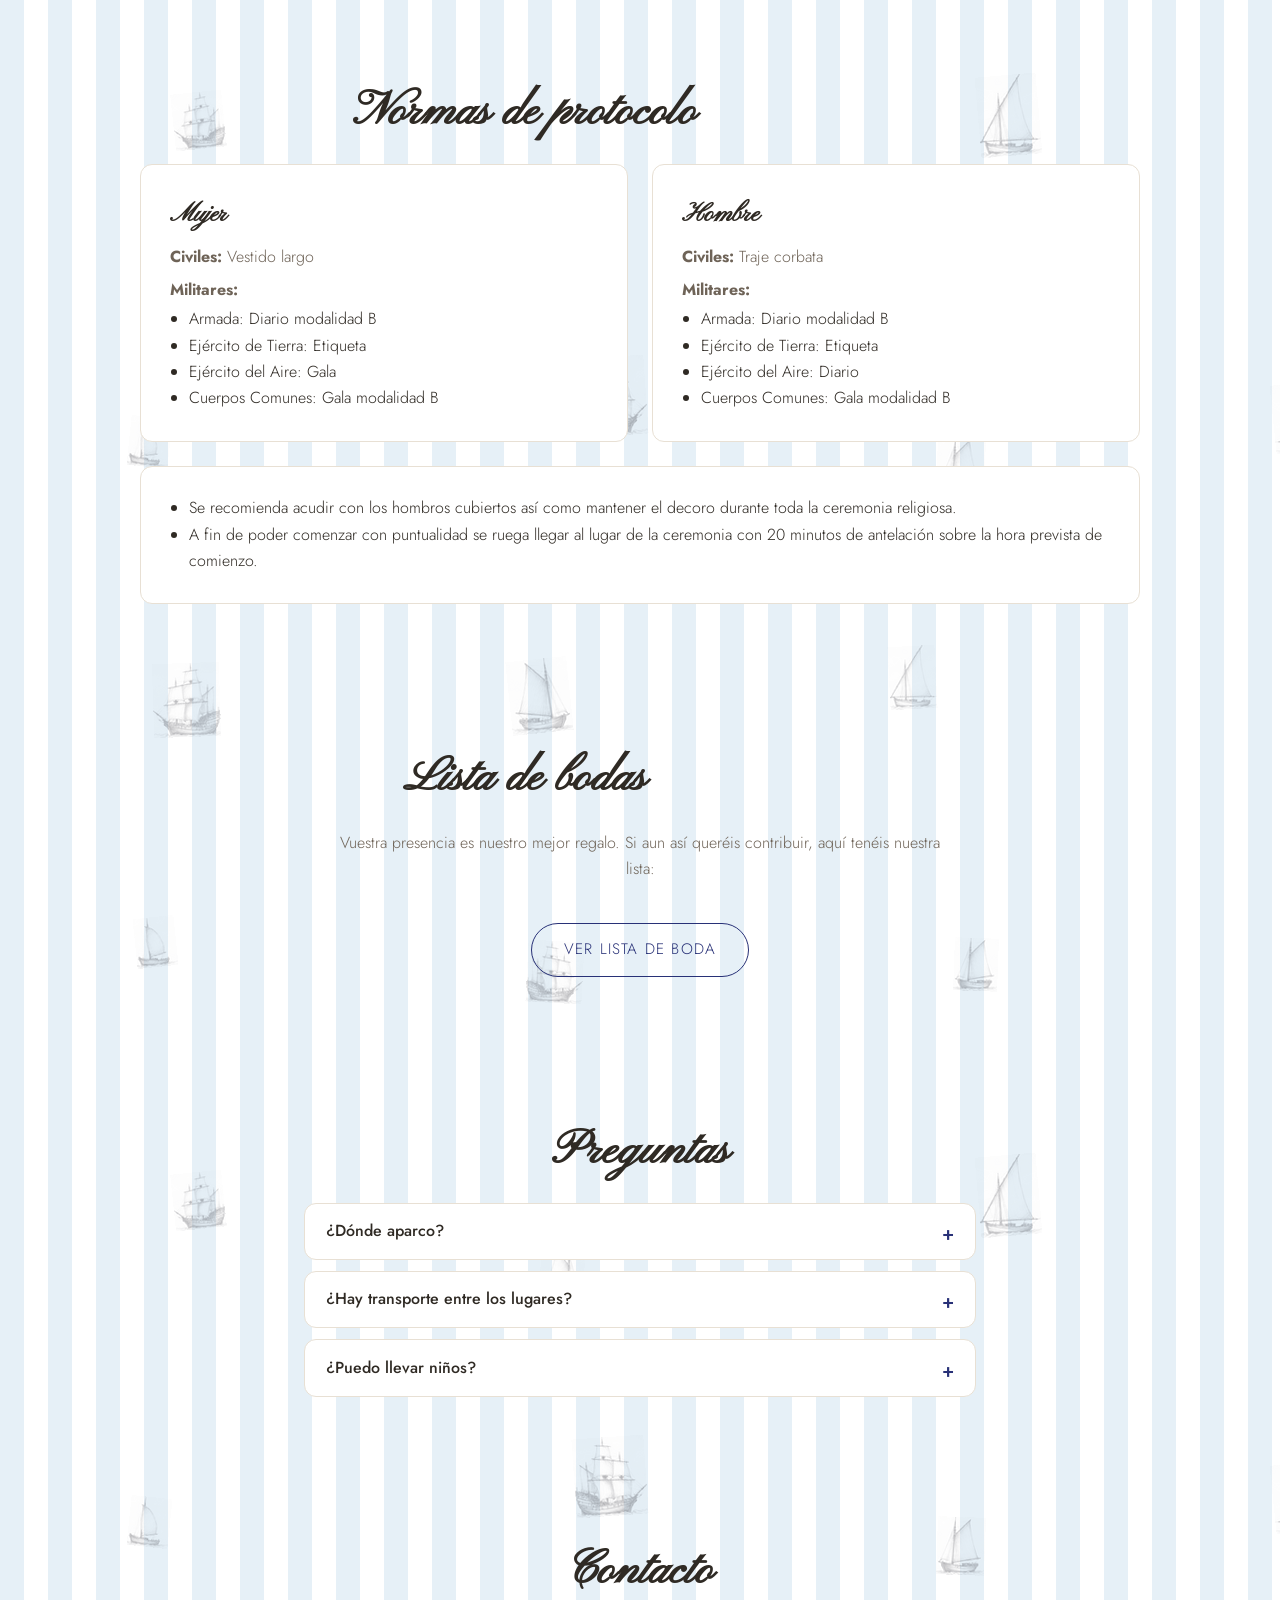
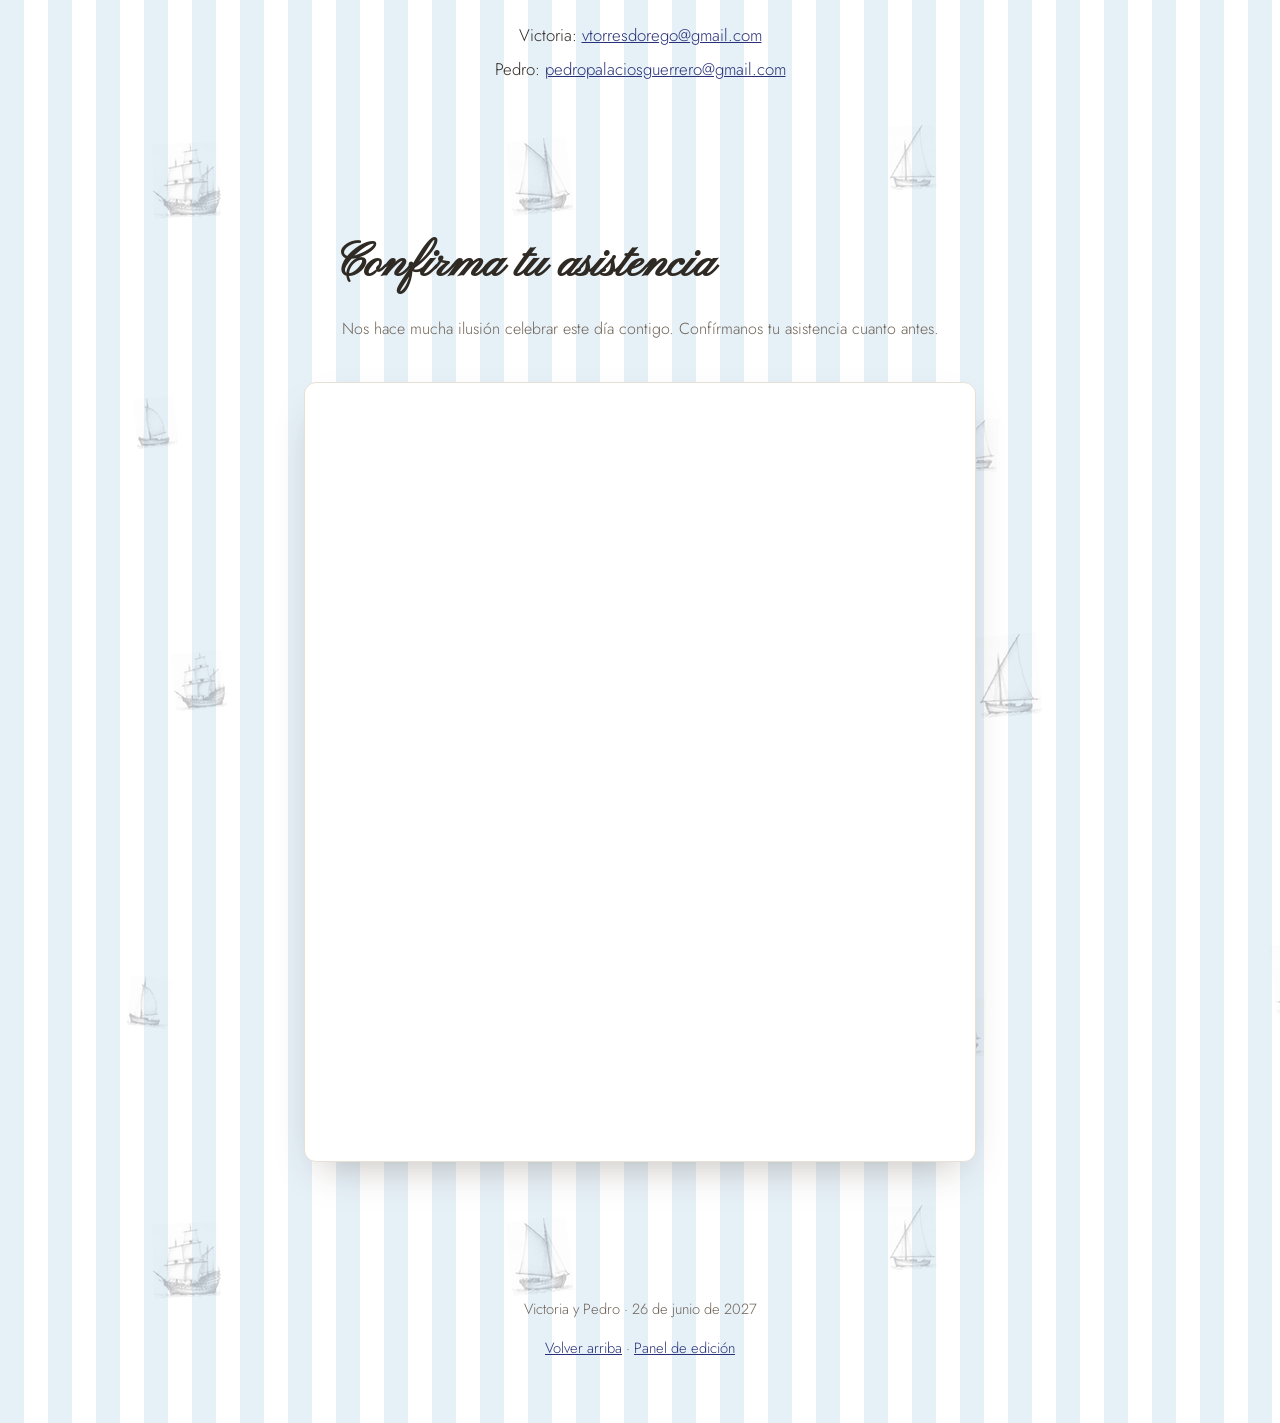
==== commit 5e7118e1: "Update index.html" ====
--- a/index.html
+++ b/index.html
@@ -89,7 +89,6 @@
 <section class="section section-alt" id="rsvp"><h2>Confirma tu asistencia</h2>
       <p class="lead">Nos hace mucha ilusión celebrar este día contigo. Confírmanos tu asistencia cuanto antes.</p>
       <iframe class="form-embed" src="https://docs.google.com/forms/d/e/1FAIpQLScOudif9hrtqNxII0OQYhGFpOWDW09re_7pNz5BJBKnFUXWIw/viewform?usp=publish-editor&amp;embedded=true" loading="lazy" title="Formulario de asistencia">Cargando…</iframe>
-      <p class="privacidad">Al enviar este formulario aceptáis que tratemos vuestros datos (nombre, correo, asistencia, acompañantes, alergias y necesidades) únicamente para organizar la boda del 26 de junio de 2027, con base en vuestro consentimiento, y que serán eliminados una vez pasado el evento. Podéis ejercer los derechos de acceso, rectificación y supresión escribiendo a victoria@ejemplo.com.</p>
     </section>
   </main>
   <footer class="footer">
